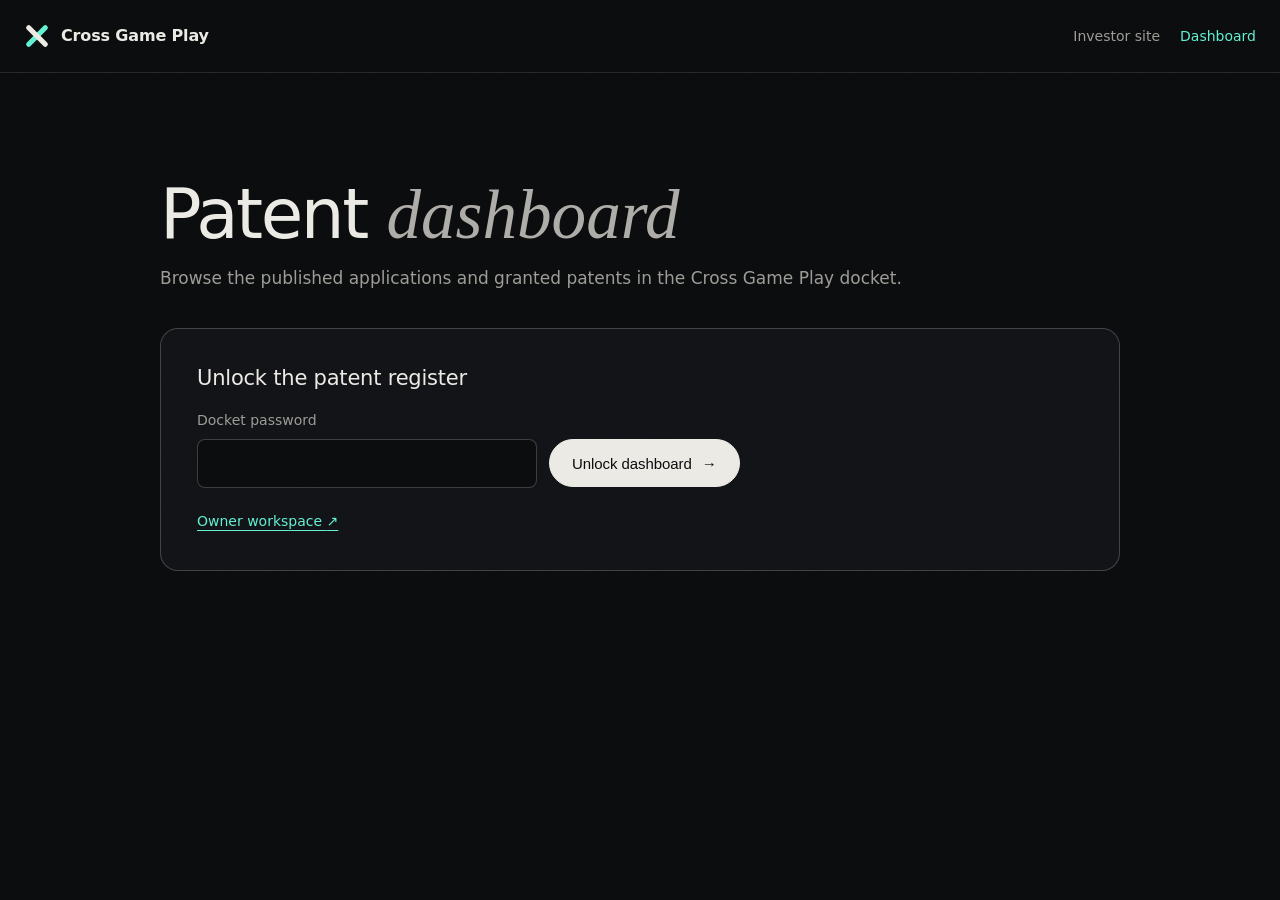
==== dashboard/index.html @ 8991bee6 "Add password-protected patent dashboard" ====
<!doctype html>
<html lang="en">
<head>
  <meta charset="utf-8">
  <meta name="viewport" content="width=device-width, initial-scale=1">
  <meta name="robots" content="noindex, nofollow">
  <meta name="referrer" content="no-referrer">
  <meta name="theme-color" content="#0B0C0E">
  <meta http-equiv="Content-Security-Policy" content="default-src 'none'; script-src 'self'; style-src 'self' https://fonts.googleapis.com; font-src https://fonts.gstatic.com; img-src data:; connect-src https://cross-game-patent-docket.buzmythic.chatgpt.site; form-action 'none'; base-uri 'none'; object-src 'none'">
  <title>Patent Dashboard — Cross Game Play</title>
  <link rel="stylesheet" href="https://fonts.googleapis.com/css2?family=Geist:wght@300..700&amp;family=Geist+Mono:wght@400;500&amp;family=Instrument+Serif:ital@1&amp;display=swap">
  <link rel="stylesheet" href="/styles.css">
  <link rel="stylesheet" href="/dashboard/dashboard.css">
  <script src="/dashboard/dashboard.js" defer></script>
</head>
<body>
  <a class="skip" href="#main">Skip to content</a>
  <header class="docket-header">
    <div class="wrap docket-header-inner">
      <a class="brand" href="/" aria-label="Cross Game Play home">
        <svg class="mark" viewBox="0 0 40 40" aria-hidden="true">
          <rect class="mark-a" x="16" y="-2" width="8" height="44" rx="4" transform="rotate(45 20 20)"/>
          <rect class="mark-b" x="16" y="-2" width="8" height="44" rx="4" transform="rotate(-45 20 20)"/>
        </svg>
        <span>Cross Game Play</span>
      </a>
      <nav aria-label="Dashboard navigation"><a href="/">Investor site</a><a href="/dashboard/" aria-current="page">Dashboard</a></nav>
    </div>
  </header>

  <main class="wrap docket-main" id="main">
    <div class="docket-intro">
      <h1 class="h2">Patent <em>dashboard</em></h1>
      <p>Browse the published applications and granted patents in the Cross Game Play docket.</p>
    </div>
    <section class="docket-panel" id="guest-lock" aria-labelledby="unlock-heading">
      <h2 id="unlock-heading" class="h3">Unlock the patent register</h2>
      <form id="unlock-form" hidden>
        <label for="password">Docket password</label>
        <div class="docket-controls">
          <input id="password" type="password" autocomplete="current-password" required maxlength="256">
          <button class="btn" type="submit">Unlock dashboard <span aria-hidden="true">→</span></button>
        </div>
        <p class="docket-error" id="unlock-error" role="alert" hidden></p>
      </form>
      <noscript><p>Enable JavaScript to unlock the patent register.</p></noscript>
      <a class="docket-owner" href="https://cross-game-patent-docket.buzmythic.chatgpt.site/">Owner workspace <span aria-hidden="true">↗</span></a>
    </section>

    <section class="docket-panel" id="guest-register" aria-labelledby="register-heading" hidden>
      <div class="docket-register-header">
        <h2 id="register-heading" class="h3" tabindex="-1">Published patent register</h2>
        <button class="btn btn-ghost btn-sm" id="lock-register" type="button">Lock dashboard</button>
      </div>
      <label for="filing-search">Search filings</label>
      <input id="filing-search" type="search" placeholder="Name, title or application number" autocomplete="off">
      <p class="docket-count mono" id="filing-count" role="status"></p>
      <ul class="docket-filings" id="filings"></ul>
    </section>
  </main>
</body>
</html>
---- styles.css ----
/* Cross Game Play — investor site
   Direction: "living patent filing" — editorial dark, mono metadata, one signal accent. */
:root{
  --ink:#0B0C0E; --ink-2:#111317; --ink-3:#171A1F;
  --paper:#ECEAE4; --muted:#9C9B95; --dim:#5E5E5A;
  --line:rgba(236,234,228,.12); --line-2:rgba(236,234,228,.22);
  --signal:#62F0D3; --signal-dim:rgba(98,240,211,.14);
  --seal:#E9B04B; --warn:#F2A65A; --deny:#FF6B5B;
  --sans:"Geist",ui-sans-serif,system-ui,-apple-system,"Segoe UI",sans-serif;
  --serif:"Instrument Serif",ui-serif,Georgia,serif;
  --mono:"Geist Mono",ui-monospace,"SFMono-Regular",Consolas,monospace;
  --wrap:min(1240px,calc(100vw - 48px));
  --ease:cubic-bezier(.2,.7,.1,1);
}
*,*::before,*::after{box-sizing:border-box}
html{scroll-behavior:smooth;-webkit-text-size-adjust:100%}
body{margin:0;background:var(--ink);color:var(--paper);font-family:var(--sans);font-size:17px;line-height:1.6;font-weight:350;-webkit-font-smoothing:antialiased;overflow-x:hidden}
img,svg{display:block;max-width:100%}
a{color:inherit}
em{font-family:var(--serif);font-style:italic;font-weight:400;letter-spacing:0}
p{margin:0 0 1em;text-wrap:pretty}
h1,h2,h3{margin:0;font-weight:500;text-wrap:balance}
.mono{font-family:var(--mono);font-size:12px;letter-spacing:.08em;text-transform:uppercase;font-weight:400}
.wrap{width:var(--wrap);margin-inline:auto}
:focus-visible{outline:2px solid var(--signal);outline-offset:3px;border-radius:4px}
.skip{position:absolute;left:-9999px;top:8px;z-index:100;background:var(--signal);color:var(--ink);padding:10px 14px;border-radius:6px;font-weight:600}
.skip:focus{left:12px}
::selection{background:var(--signal);color:var(--ink)}

/* grain */
body::after{content:"";position:fixed;inset:0;pointer-events:none;z-index:90;opacity:.05;mix-blend-mode:overlay;
  background-image:url("data:image/svg+xml,%3Csvg xmlns='http://www.w3.org/2000/svg' width='160' height='160'%3E%3Cfilter id='n'%3E%3CfeTurbulence type='fractalNoise' baseFrequency='.85' numOctaves='3' stitchTiles='stitch'/%3E%3C/filter%3E%3Crect width='100%25' height='100%25' filter='url(%23n)'/%3E%3C/svg%3E")}

.progress{position:fixed;top:0;left:0;right:0;height:2px;z-index:60}
.progress span{display:block;height:100%;width:100%;background:var(--signal);transform-origin:0 50%;transform:scaleX(0)}

/* ---------- type ---------- */
.display{font-size:clamp(52px,9.2vw,150px);line-height:.9;letter-spacing:-.045em;font-weight:500}
.display em{letter-spacing:-.02em;color:var(--signal)}
.h2{font-size:clamp(36px,5.4vw,80px);line-height:.98;letter-spacing:-.035em;max-width:16ch}
.h2 em{color:var(--paper);opacity:.72}
.h3{font-size:21px;line-height:1.25;letter-spacing:-.01em;margin-bottom:.5em}
.h3.big{font-size:clamp(24px,2.6vw,36px);letter-spacing:-.02em;line-height:1.12;max-width:26ch}
.fig{color:var(--signal);margin-bottom:22px;display:flex;align-items:center;gap:12px}
.fig::before{content:"";width:28px;height:1px;background:currentColor}
.note{color:var(--dim);margin-top:28px;font-size:11px;line-height:1.6;text-transform:none;letter-spacing:.02em}
.cite{color:var(--signal);text-decoration:none;font-family:var(--mono);font-size:.7em;vertical-align:super;margin-left:2px}
.cite:hover{text-decoration:underline}
.small{font-size:11px;color:var(--muted)}

/* ---------- buttons ---------- */
.btn{display:inline-flex;align-items:center;gap:10px;min-height:48px;padding:0 22px;border-radius:999px;background:var(--paper);color:var(--ink);text-decoration:none;font-weight:500;font-size:15px;letter-spacing:-.005em;border:1px solid var(--paper);transition:background .3s var(--ease),color .3s var(--ease),transform .3s var(--ease)}
.btn span{transition:transform .3s var(--ease)}
.btn:hover{background:var(--signal);border-color:var(--signal)}
.btn:hover span{transform:translateX(3px)}
.btn-ghost{background:transparent;color:var(--paper);border-color:var(--line-2)}
.btn-ghost:hover{background:transparent;color:var(--signal);border-color:var(--signal)}
.btn-sm{min-height:40px;padding:0 16px;font-size:14px}
.btn-lg{min-height:60px;padding:0 30px;font-size:17px}

/* ---------- nav ---------- */
.nav{position:fixed;top:0;left:0;right:0;z-index:50;display:flex;align-items:center;gap:28px;padding:16px max(24px,calc((100vw - 1240px)/2));transition:background .4s,border-color .4s,backdrop-filter .4s;border-bottom:1px solid transparent}
.nav.scrolled{background:rgba(11,12,14,.78);backdrop-filter:saturate(140%) blur(12px);-webkit-backdrop-filter:saturate(140%) blur(12px);border-color:var(--line)}
.brand{display:flex;align-items:center;gap:11px;text-decoration:none;font-weight:550;letter-spacing:-.01em;font-size:16px;margin-right:auto}
.mark{width:26px;height:26px;overflow:visible}
.mark-a{fill:var(--signal)}
.mark-b{fill:var(--paper)}
.brand:hover .mark{transform:rotate(90deg);transition:transform .6s var(--ease)}
.mark{transition:transform .6s var(--ease)}
.nav-links{display:flex;gap:4px;list-style:none;margin:0;padding:0}
.nav-links a{display:block;padding:10px 12px;text-decoration:none;font-size:14px;color:var(--muted);border-radius:8px;transition:color .2s}
.nav-links a:hover,.nav-links a.active{color:var(--paper)}
.nav-links a.active{color:var(--signal)}
.menu{display:none;width:44px;height:44px;border:1px solid var(--line-2);background:transparent;border-radius:50%;cursor:pointer;position:relative}
.menu span{position:absolute;left:13px;right:13px;height:1.5px;background:var(--paper);transition:transform .3s}
.menu span:first-child{top:17px}.menu span:last-child{top:25px}
.menu[aria-expanded="true"] span:first-child{transform:translateY(4px) rotate(45deg)}
.menu[aria-expanded="true"] span:last-child{transform:translateY(-4px) rotate(-45deg)}
.mobile-menu{position:fixed;inset:0;z-index:45;background:var(--ink);padding:110px 28px 40px;display:flex;flex-direction:column;gap:6px;overflow-y:auto}
.mobile-menu[hidden]{display:none}
.mobile-menu a{font-size:36px;letter-spacing:-.03em;text-decoration:none;padding:8px 0;border-bottom:1px solid var(--line)}

/* ---------- hero ---------- */
.hero{position:relative;min-height:100svh;display:flex;flex-direction:column;justify-content:flex-end;padding:120px 0 28px;overflow:hidden;isolation:isolate}
.hero::before{content:"";position:absolute;inset:0;z-index:-2;background:
  radial-gradient(60% 55% at 70% 45%,rgba(98,240,211,.09),transparent 70%),
  linear-gradient(var(--line) 1px,transparent 1px) 0 0/100% 80px;mask-image:linear-gradient(180deg,transparent,#000 30%,#000 70%,transparent)}
.hero-canvas{position:absolute;inset:0;width:100%;height:100%;z-index:-1}
.hero-grid{width:var(--wrap);margin:0 auto;display:grid;grid-template-columns:minmax(0,1.25fr) minmax(0,.75fr);gap:40px;align-items:end}
.eyebrow{display:inline-flex;align-items:center;gap:10px;color:var(--seal);margin-bottom:28px;padding:8px 12px;border:1px solid rgba(233,176,75,.35);border-radius:999px;background:rgba(233,176,75,.06)}
.dot{width:6px;height:6px;border-radius:50%;background:var(--seal);box-shadow:0 0 0 0 rgba(233,176,75,.6);animation:pulse 2.4s infinite}
@keyframes pulse{70%{box-shadow:0 0 0 8px rgba(233,176,75,0)}100%{box-shadow:0 0 0 0 rgba(233,176,75,0)}}
.hero h1 .line{display:block;overflow:hidden;padding-bottom:.06em}
.hero h1 .line>span{display:inline-block;transform:translateY(105%);animation:rise 1.1s var(--ease) forwards}
.hero h1 .line:nth-child(2)>span{animation-delay:.12s}
.hero h1 .line:nth-child(3)>span{animation-delay:.24s}
@keyframes rise{to{transform:none}}
.lede{max-width:52ch;color:#C9C7C0;font-size:18px;margin:30px 0 32px;opacity:0;animation:fade 1s .6s var(--ease) forwards}
.cta-row{display:flex;flex-wrap:wrap;gap:12px;opacity:0;animation:fade 1s .75s var(--ease) forwards}
@keyframes fade{from{opacity:0;transform:translateY(12px)}to{opacity:1;transform:none}}
.readout{justify-self:end;width:min(310px,100%);border:1px solid var(--line-2);border-radius:14px;background:rgba(11,12,14,.55);backdrop-filter:blur(6px);-webkit-backdrop-filter:blur(6px);padding:16px 18px;font-size:11px;opacity:0;animation:fade 1s 1s var(--ease) forwards}
.readout-head{display:flex;justify-content:space-between;align-items:center;color:var(--muted);padding-bottom:12px;border-bottom:1px solid var(--line);margin-bottom:6px}
.readout-head span:first-child::before{content:"";display:inline-block;width:6px;height:6px;border-radius:50%;background:var(--signal);margin-right:8px;animation:blink 1.4s steps(2) infinite}
@keyframes blink{50%{opacity:.2}}
.tag{border:1px solid var(--line-2);padding:2px 6px;border-radius:4px;font-size:9px}
.readout dl{margin:0}
.readout dl div{display:flex;justify-content:space-between;gap:12px;padding:7px 0;border-bottom:1px dashed var(--line)}
.readout dt{color:var(--dim)}
.readout dd{margin:0;color:var(--paper);text-align:right;transition:color .3s}
.readout dd.hold{color:var(--seal)}
.readout dd.ok{color:var(--signal)}
.readout dd.flip{animation:flip .5s var(--ease)}
@keyframes flip{0%{opacity:0;transform:translateY(-4px)}100%{opacity:1;transform:none}}
.readout-foot{margin:12px 0 0;color:var(--muted);text-transform:none;letter-spacing:.01em;font-family:var(--serif);font-style:italic;font-size:16px}
.hero-meta{width:var(--wrap);margin:56px auto 0;display:flex;gap:28px;color:var(--dim);border-top:1px solid var(--line);padding-top:16px;flex-wrap:wrap}
.scroll-cue{margin-left:auto;display:flex;align-items:center;gap:10px}
.scroll-cue i{width:1px;height:22px;background:linear-gradient(var(--signal),transparent);animation:cue 1.8s infinite}
@keyframes cue{0%{transform:scaleY(0);transform-origin:top}50%{transform:scaleY(1);transform-origin:top}51%{transform-origin:bottom}100%{transform:scaleY(0);transform-origin:bottom}}

/* ---------- sections ---------- */
.section{padding:clamp(100px,14vw,180px) 0;position:relative}
.reveal{opacity:0;transform:translateY(28px);transition:opacity 1s var(--ease),transform 1s var(--ease)}
.reveal.in{opacity:1;transform:none}

/* vision */
.vision .h2{max-width:14ch}
.gardens{position:relative;display:grid;grid-template-columns:repeat(3,1fr);gap:clamp(16px,5vw,90px);margin:70px 0 80px;padding:0}
.garden-rail{position:absolute;left:0;right:0;top:50%;height:1px;background:linear-gradient(90deg,transparent,var(--line-2) 10%,var(--line-2) 90%,transparent);transform:scaleX(0);transition:transform 1.4s .8s var(--ease)}
.gardens.in .garden-rail{transform:scaleX(1);background:linear-gradient(90deg,transparent,rgba(98,240,211,.6) 10%,rgba(98,240,211,.6) 90%,transparent)}
.garden-orb{position:absolute;top:50%;left:0;width:14px;height:14px;margin:-7px 0 0 -7px;border-radius:50%;background:var(--signal);box-shadow:0 0 0 6px rgba(98,240,211,.15),0 0 30px var(--signal);z-index:2;opacity:0}
.gardens.in .garden-orb{animation:orb 5s 2.2s var(--ease) infinite}
@keyframes orb{0%{left:16%;opacity:0}8%{opacity:1}45%{left:50%}55%{left:50%}92%{opacity:1}100%{left:84%;opacity:0}}
@keyframes draw{to{stroke-dashoffset:0}}
.garden{position:relative;aspect-ratio:16/10;z-index:1;border:1px solid var(--line-2);border-radius:18px;display:grid;place-items:center;background:
  repeating-linear-gradient(135deg,transparent 0 10px,rgba(236,234,228,.035) 10px 11px),var(--ink-2);transition:border-color 1s var(--ease),box-shadow 1s var(--ease);transition-delay:calc(1.4s + var(--i)*.2s)}
.garden span{position:absolute;top:14px;left:16px;color:var(--dim)}
.garden b{width:22%;aspect-ratio:1;border-radius:50%;border:1px solid var(--line-2);background:radial-gradient(circle at 35% 30%,rgba(236,234,228,.25),transparent 60%);transition:all 1s var(--ease);transition-delay:calc(1.4s + var(--i)*.2s)}
.garden i{position:absolute;bottom:14px;right:16px;font-style:normal;font-family:var(--mono);font-size:11px;letter-spacing:.08em;text-transform:uppercase;color:var(--deny);transition:color .6s;transition-delay:calc(1.4s + var(--i)*.2s)}
.gardens.in .garden{border-color:rgba(98,240,211,.5);box-shadow:0 0 60px -20px rgba(98,240,211,.4)}
.gardens.in .garden b{border-color:var(--signal);background:radial-gradient(circle at 35% 30%,rgba(98,240,211,.6),rgba(98,240,211,.05) 65%)}
.gardens.in .garden i{color:var(--signal)}
.gardens.in .garden i::after{content:" → Portable"}
.gardens.in .garden i{font-size:0}
.gardens.in .garden i::after{font-size:11px}
.cols{display:grid;grid-template-columns:repeat(3,1fr);gap:40px;border-top:1px solid var(--line);padding-top:40px}
.cols p{color:var(--muted)}
.cols>div:nth-child(2){transition-delay:.1s}.cols>div:nth-child(3){transition-delay:.2s}
.vision-statement{margin:120px 0 0;padding:0;max-width:1000px}
.statement{font-family:var(--serif);font-size:clamp(30px,3.8vw,54px);line-height:1.1;letter-spacing:-.015em}

/* ---------- system (sticky) ---------- */
.system{height:520vh;position:relative}
.stack-sec{height:320vh;position:relative}
.moat{height:420vh;position:relative}
.sticky{position:sticky;top:0;height:100vh;height:100svh;display:flex;align-items:center;overflow:hidden}
.system-grid{display:grid;grid-template-columns:minmax(0,.8fr) minmax(0,1.2fr);gap:60px;align-items:center}
.system .h2{font-size:clamp(34px,4.2vw,62px);margin-bottom:34px}
.steps{list-style:none;margin:0;padding:0;counter-reset:s}
.steps li{display:flex;gap:18px;padding:14px 0;border-top:1px solid var(--line);opacity:.32;transition:opacity .5s var(--ease)}
.steps li span{color:var(--dim);padding-top:3px;transition:color .4s}
.steps li b{display:block;font-weight:500;font-size:18px;letter-spacing:-.01em}
.steps li p{margin:0;max-height:0;overflow:hidden;color:var(--muted);font-size:15px;transition:max-height .6s var(--ease),margin .6s var(--ease)}
.steps li.on{opacity:1}
.steps li.on span{color:var(--signal)}
.steps li.on p{max-height:90px;margin-top:6px}
.steps li.done{opacity:.6}
.diagram{margin:0;border:1px solid var(--line);border-radius:18px;background:var(--ink-2);padding:16px;position:relative}
.arch{width:100%;height:auto}
.gridline{stroke:rgba(236,234,228,.05);stroke-width:1}
.link{fill:none;stroke:var(--line-2);stroke-width:1.5;transition:stroke .4s}
.link.ret{stroke-dasharray:4 6}
.link.hot{stroke:var(--signal)}
.node rect,.node ellipse,.node path{fill:var(--ink-3);stroke:var(--line-2);stroke-width:1.5;transition:fill .4s,stroke .4s}
.node .inner{fill:none}
.node text{fill:var(--muted);font-family:var(--sans);font-size:16px;font-weight:500;transition:fill .4s}
.node text.sub{font-family:var(--mono);font-size:10px;letter-spacing:.1em;fill:var(--dim)}
.node.hot rect,.node.hot ellipse,.node.hot path{stroke:var(--signal);fill:rgba(98,240,211,.08)}
.node.hot .inner{fill:none}
.node.hot text{fill:var(--paper)}
.node.hot text.sub{fill:var(--signal)}
.ret-label{fill:var(--dim);font-family:var(--mono);font-size:11px;letter-spacing:.08em;text-transform:uppercase;opacity:0;transition:opacity .4s}
.ret-label.hot{opacity:1;fill:var(--signal)}
.packets circle{fill:var(--signal);filter:drop-shadow(0 0 6px var(--signal))}
.diagram figcaption{display:flex;justify-content:space-between;gap:12px;color:var(--dim);padding:10px 6px 2px;font-size:11px}
.step-count{color:var(--signal)}

/* ---------- trust stack ---------- */
.stack-grid{display:grid;grid-template-columns:minmax(0,1fr) minmax(0,1fr);gap:60px;align-items:center}
.stack-copy .h2{font-size:clamp(34px,4.2vw,62px);margin-bottom:28px;max-width:15ch}
.stack-copy>p{color:var(--muted);max-width:48ch}
.outcomes{min-width:0;max-width:100%;margin-top:34px;display:flex;align-items:center;gap:16px;border:1px solid var(--line);border-radius:999px;padding:6px 6px 6px 18px;overflow:hidden}
.outcomes .lbl{color:var(--dim);white-space:nowrap}
.ticker{overflow:hidden;flex:1;min-width:0;mask-image:linear-gradient(90deg,transparent,#000 12%,#000 88%,transparent)}
.ticker-track{display:flex;gap:10px;width:max-content;animation:tick 16s linear infinite}
.ticker-track span{padding:7px 12px;border-radius:999px;background:var(--ink-3);color:var(--muted)}
.ticker-track .ok{color:var(--signal)}.ticker-track .warn{color:var(--warn)}.ticker-track .deny{color:var(--deny)}
@keyframes tick{to{transform:translateX(-50%)}}
.stack{position:relative;height:min(560px,70vh);perspective:1400px;display:grid;place-items:center}
.slab{position:absolute;width:min(440px,90%);height:120px;transform-style:preserve-3d;
  --sep:0;transform:translateY(calc((2 - var(--l)) * (14px + var(--sep) * 74px))) rotateX(54deg) rotateZ(-16deg);transition:transform .2s linear}
.slab-face{position:absolute;inset:0;border-radius:16px;border:1px solid var(--line-2);background:linear-gradient(135deg,rgba(23,26,31,.96),rgba(17,19,23,.92));display:grid;grid-template-columns:1fr auto;grid-template-rows:auto 1fr;padding:16px 20px;box-shadow:0 30px 60px -30px rgba(0,0,0,.8);transition:border-color .4s,background .4s}
.slab .q{font-family:var(--serif);font-style:italic;font-size:22px;line-height:1.1;grid-column:1}
.slab .name{grid-column:1;align-self:end;font-family:var(--mono);font-size:11px;letter-spacing:.08em;text-transform:uppercase;color:var(--muted)}
.slab .st{grid-column:2;grid-row:1/3;align-self:start;padding:4px 8px;border-radius:4px;font-size:10px;border:1px solid}
.st.granted{color:var(--seal);border-color:rgba(233,176,75,.5)}
.st.pub{color:var(--signal);border-color:rgba(98,240,211,.45)}
.st.filed{color:var(--paper);border-color:var(--line-2)}
.slab.base .slab-face{border-color:rgba(233,176,75,.55);background:linear-gradient(135deg,rgba(40,33,20,.96),rgba(20,18,14,.94))}
.slab.lit .slab-face{border-color:var(--signal)}

/* ---------- portfolio ---------- */
.portfolio-head{display:flex;justify-content:space-between;align-items:end;gap:40px;flex-wrap:wrap;margin-bottom:60px}
.tally{display:grid;grid-template-columns:repeat(5,auto);gap:0;border:1px solid var(--line);border-radius:14px;overflow:hidden}
.tally div{padding:14px 20px;border-left:1px solid var(--line);display:flex;flex-direction:column;gap:2px}
.tally div:first-child{border-left:0}
.tally b{font-family:var(--sans);font-size:34px;font-weight:450;letter-spacing:-.03em;text-transform:none;color:var(--paper)}
.tally div:first-child b{color:var(--seal)}
.tally span{color:var(--dim);font-size:10px}
.grant-note{color:var(--paper);opacity:.72;font-size:11px;line-height:1.6;letter-spacing:.02em;text-transform:none;max-width:64ch;margin:-44px 0 48px}
.announce{margin-top:18px;max-width:46ch;font-size:15px;line-height:1.55;color:var(--paper)}
.announce .mono{color:var(--seal);font-size:11px;letter-spacing:.1em;text-transform:uppercase;margin-right:8px}
.announce a{color:var(--seal);text-underline-offset:3px}
.spotlight{display:grid;grid-template-columns:auto 1fr;gap:clamp(30px,5vw,70px);align-items:center;padding:clamp(28px,4vw,56px);border:1px solid rgba(233,176,75,.3);border-radius:22px;background:
  radial-gradient(80% 120% at 0% 0%,rgba(233,176,75,.08),transparent 60%),var(--ink-2);margin-bottom:60px}
.seal{position:relative;width:clamp(150px,18vw,220px);aspect-ratio:1}
.seal svg{width:100%;height:100%;animation:spin 40s linear infinite}
.seal text{fill:var(--seal);font-family:var(--mono);font-size:10.5px}
.seal::before{content:"";position:absolute;inset:22%;border-radius:50%;border:1px solid rgba(233,176,75,.5);background:radial-gradient(circle at 35% 30%,rgba(233,176,75,.25),rgba(233,176,75,.02) 70%)}
.seal-core{position:absolute;inset:0;display:grid;place-items:center;font-family:var(--serif);font-style:italic;font-size:clamp(36px,4vw,54px);color:var(--seal)}
@keyframes spin{to{transform:rotate(360deg)}}
.kicker{color:var(--seal);margin-bottom:14px}
.claim{font-family:var(--serif);font-size:clamp(19px,1.7vw,24px);line-height:1.35;color:#D6D3CB;margin:22px 0 26px;max-width:60ch}
.claim .mono{font-size:11px;color:var(--dim);display:block;margin-bottom:6px;font-family:var(--mono)}
.claim mark{background:linear-gradient(transparent 62%,rgba(98,240,211,.28) 62%) no-repeat;background-size:0% 100%;color:inherit;transition:background-size 1.6s .5s var(--ease)}
.spotlight.in .claim mark{background-size:100% 100%}
.facts{display:grid;grid-template-columns:repeat(4,auto);justify-content:start;gap:0;margin:0}
.facts div{padding-right:28px;margin-right:28px;border-right:1px solid var(--line)}
.facts div:last-child{border:0}
.facts dt{color:var(--dim);font-size:10px}
.facts dd{margin:4px 0 0;font-size:18px;color:var(--paper);font-family:var(--sans);text-transform:none;letter-spacing:-.01em}
.tree{margin:0 0 50px;border:1px solid var(--line);border-radius:18px;padding:clamp(14px,2vw,28px);background:var(--ink-2)}
.tree-svg{width:100%;height:auto}
.tl{fill:none;stroke:var(--line-2);stroke-width:1.5;stroke-dasharray:900;stroke-dashoffset:900}
.tree.in .tl{animation:draw 1.8s .3s var(--ease) forwards}
.tn rect{fill:var(--ink-3);stroke:var(--line-2);stroke-width:1.5}
.tn text{fill:var(--paper);font-family:var(--sans);font-size:17px;font-weight:500}
.tn text.s{fill:var(--dim);font-family:var(--mono);font-size:12px;font-weight:400;letter-spacing:.05em}
.tn.granted rect{stroke:var(--seal);fill:rgba(233,176,75,.1)}
.tn.granted text{fill:var(--seal);font-family:var(--mono);font-size:16px}
.tn.pub rect{stroke:rgba(98,240,211,.55)}
.tn{opacity:0;transition:opacity .8s var(--ease)}
.tree.in .tn{opacity:1}
.tree.in .tn:nth-of-type(2){transition-delay:.6s}.tree.in .tn:nth-of-type(3){transition-delay:.7s}.tree.in .tn:nth-of-type(4){transition-delay:.8s}.tree.in .tn:nth-of-type(5){transition-delay:.9s}.tree.in .tn:nth-of-type(6){transition-delay:1s}.tree.in .tn:nth-of-type(7){transition-delay:1.3s}
.filters{display:flex;flex-wrap:wrap;gap:8px;margin-bottom:18px}
.chip{min-height:44px;padding:0 16px;border-radius:999px;border:1px solid var(--line-2);background:transparent;color:var(--muted);font-family:var(--mono);font-size:12px;letter-spacing:.06em;text-transform:uppercase;cursor:pointer;transition:all .25s}
.chip span{color:var(--dim);margin-left:6px}
.chip:hover{color:var(--paper);border-color:var(--paper)}
.chip.is-on{background:var(--paper);color:var(--ink);border-color:var(--paper)}
.chip.is-on span{color:var(--ink);opacity:.6}
.ledger{list-style:none;margin:0;padding:0;border-top:1px solid var(--line)}
.ledger li{display:grid;grid-template-columns:100px 1fr 290px 110px;gap:24px;align-items:baseline;padding:20px 4px;border-bottom:1px solid var(--line);transition:background .25s,opacity .4s var(--ease),transform .4s var(--ease)}
.ledger li:hover{background:rgba(236,234,228,.025)}
.ledger li.enter{opacity:0;transform:translateY(10px)}
.ledger .m{font-family:var(--mono);font-size:12px;color:var(--dim);letter-spacing:.06em}
.ledger .t b{display:block;font-weight:500;font-size:17px;letter-spacing:-.01em;line-height:1.3}
.ledger .t span{display:block;color:var(--muted);font-size:14px;margin-top:4px}
.ledger .num{font-family:var(--mono);font-size:12px;color:var(--paper);letter-spacing:.03em}
.ledger .num a{color:var(--paper);text-decoration:none;border-bottom:1px solid var(--line-2)}
.ledger .num a:hover{color:var(--signal);border-color:var(--signal)}
.ledger .num small{display:block;color:var(--dim);font-size:11px;margin-top:3px}
.badge{justify-self:end;font-family:var(--mono);font-size:10px;letter-spacing:.08em;text-transform:uppercase;padding:5px 9px;border-radius:4px;border:1px solid}
.badge.granted{color:var(--seal);border-color:rgba(233,176,75,.5)}
.badge.allowed{color:var(--seal);border-color:rgba(233,176,75,.5);border-style:dashed}
.badge.pub{color:var(--signal);border-color:rgba(98,240,211,.45)}
.badge.filed{color:var(--paper);border-color:var(--line-2)}
.pipeline{margin-top:50px;padding:28px 30px;border:1px dashed var(--line-2);border-radius:16px;display:grid;grid-template-columns:200px 1fr;gap:20px;align-items:baseline}
.pipeline .fig{margin:0}
.pipeline p:last-child{margin:0;color:var(--muted);max-width:70ch}

/* ---------- market ---------- */
.market-figure{display:grid;grid-template-columns:auto 1fr;gap:clamp(30px,6vw,90px);align-items:end;margin:60px 0 90px;padding-bottom:50px;border-bottom:1px solid var(--line)}
.mf-num{display:flex;flex-direction:column;gap:8px}
.mf-num .mono{color:var(--dim);font-size:11px}
.mf-num b{font-size:clamp(70px,10vw,150px);font-weight:400;letter-spacing:-.05em;line-height:.85;color:var(--paper)}
.mf-text{color:#C9C7C0;font-size:19px;max-width:52ch;margin:0}
.timeline{list-style:none;margin:0;padding:0;display:grid;grid-template-columns:repeat(4,1fr);position:relative}
.timeline::before{content:"";position:absolute;left:0;right:0;top:7px;height:1px;background:var(--line-2)}
.timeline li{position:relative;padding:36px 28px 0 0}
.timeline li::before{content:"";position:absolute;top:0;left:0;width:15px;height:15px;border-radius:50%;background:var(--ink);border:1.5px solid var(--muted)}
.timeline li.us::before{border-color:var(--seal);background:var(--seal);box-shadow:0 0 0 6px rgba(233,176,75,.12)}
.timeline li:nth-child(2){transition-delay:.12s}.timeline li:nth-child(3){transition-delay:.24s}.timeline li:nth-child(4){transition-delay:.36s}
.timeline time{color:var(--signal);display:block;margin-bottom:10px}
.timeline li.us time{color:var(--seal)}
.timeline h3{font-size:20px;letter-spacing:-.015em;line-height:1.2;margin-bottom:10px}
.timeline p{color:var(--muted);font-size:15px}

/* ---------- moat ---------- */
.moat-grid{display:grid;grid-template-columns:minmax(0,.9fr) minmax(0,1.1fr);gap:60px;align-items:center}
.moat .h2{font-size:clamp(38px,5vw,74px);margin-bottom:28px;max-width:12ch}
.moat .h2 em{color:var(--signal);opacity:1}
.moat-copy>p{color:var(--muted);max-width:44ch}
.pull{font-size:clamp(22px,2.2vw,30px)!important;color:var(--paper)!important;line-height:1.2;letter-spacing:-.02em;margin-top:30px;padding-top:24px;border-top:1px solid var(--line)}
.pull em{color:var(--signal)}
.erosion{position:relative;min-height:520px}
.moats{list-style:none;margin:0;padding:0;transition:opacity .8s var(--ease)}
.erosion.done .moats{opacity:.08}
.moats li{display:flex;align-items:baseline;justify-content:space-between;gap:20px;border-bottom:1px solid var(--line);padding:6px 0}
.moats .w{font-size:clamp(46px,6.4vw,96px);letter-spacing:-.045em;line-height:1.02;font-weight:500;display:inline-flex}
.moats .w span{display:inline-block;will-change:transform,opacity,filter}
.moats .why{color:var(--dim);text-align:right;transition:color .3s,opacity .5s}
.moats li.gone .why{color:var(--deny)}
.moats li.gone .why::before{content:"✕ "}
.remains{position:absolute;left:0;right:0;top:50%;margin-top:-170px;padding:30px;border:1px solid rgba(233,176,75,.45);border-radius:20px;background:radial-gradient(90% 120% at 100% 0%,rgba(233,176,75,.12),transparent 60%),var(--ink-2);opacity:0;transform:translateY(30px) scale(.98);transition:opacity .8s var(--ease),transform .8s var(--ease);pointer-events:none}
.remains.on{opacity:1;transform:none;pointer-events:auto}
.remains .mono{color:var(--seal)}
.remains-title{font-size:clamp(34px,4vw,56px);letter-spacing:-.035em;line-height:1;margin:10px 0 18px!important}
.remains-quote{font-family:var(--serif);font-size:20px;line-height:1.35;color:#D6D3CB}
.remains .src{color:var(--dim)!important;font-size:10px;margin-bottom:18px}
.remains-facts{display:flex;gap:40px;margin:0;border-top:1px solid var(--line);padding-top:14px}
.remains-facts dt{color:var(--dim);font-size:10px}
.remains-facts dd{margin:4px 0 0;font-size:22px;color:var(--seal);font-family:var(--sans);letter-spacing:-.01em}
.moat-after{padding-top:60px}
.moat-after-grid{display:grid;grid-template-columns:1.2fr .8fr;gap:60px;align-items:end;border-top:1px solid var(--line);padding-top:60px}
.big-quote{font-family:var(--serif);font-size:clamp(34px,4.4vw,64px);line-height:1.04;letter-spacing:-.015em;margin:0}
.big-quote em{color:var(--signal)}
.moat-after-grid div p{color:var(--muted);margin:0}

/* ---------- AI ---------- */
.ai{border-top:1px solid var(--line);background:radial-gradient(50% 40% at 85% 10%,rgba(98,240,211,.06),transparent 70%)}
.ai-head{display:grid;grid-template-columns:minmax(0,1.1fr) minmax(0,.9fr);gap:60px;align-items:end;margin-bottom:70px}
.ai-head .h2{max-width:15ch}
.ai-intro{color:#C9C7C0;font-size:18px;margin:0;max-width:54ch}
.recon{margin:0 0 100px;border:1px solid var(--line-2);border-radius:22px;background:var(--ink-2);padding:clamp(20px,3vw,36px);position:relative;overflow:hidden}
.recon::before{content:"";position:absolute;inset:0;background:linear-gradient(var(--line) 1px,transparent 1px) 0 0/100% 40px;opacity:.35;pointer-events:none;mask-image:radial-gradient(80% 80% at 50% 50%,#000,transparent)}
.recon-top{position:relative;display:flex;justify-content:space-between;align-items:center;gap:20px;flex-wrap:wrap;margin-bottom:30px}
.recon-label{color:var(--dim);margin:0}
.recon-toggle{display:inline-flex;border:1px solid var(--line-2);border-radius:999px;padding:4px;gap:4px}
.recon-toggle button{min-height:40px;padding:0 16px;border-radius:999px;border:0;background:transparent;color:var(--muted);font-family:var(--mono);font-size:11px;letter-spacing:.08em;text-transform:uppercase;cursor:pointer;transition:background .3s,color .3s}
.recon-toggle button:hover{color:var(--paper)}
.recon-toggle button[aria-checked="true"]{background:var(--paper);color:var(--ink)}
.recon-toggle button[data-mode="laundered"][aria-checked="true"]{background:var(--warn)}
.recon-stage{position:relative;display:grid;grid-template-columns:minmax(0,1fr) 90px minmax(0,1fr) 90px minmax(0,1.15fr);align-items:start;gap:0 10px}
.recon-col p{color:var(--muted);font-size:14px;margin:14px 0 0;max-width:30ch}
.step-n{color:var(--signal);display:block;margin-bottom:12px;font-size:11px}
.recon-art{aspect-ratio:1;border:1px solid var(--line);border-radius:16px;background:radial-gradient(circle at 50% 40%,rgba(236,234,228,.05),transparent 70%),var(--ink-3);display:grid;place-items:center;position:relative}
.recon-art canvas{width:86%;height:86%}
.recon-art.out::after{content:"PROVENANCE ✓";position:absolute;top:10px;right:10px;font-family:var(--mono);font-size:9px;letter-spacing:.1em;color:var(--signal);border:1px solid rgba(98,240,211,.5);padding:3px 6px;border-radius:4px;transition:opacity .4s}
.recon.laundered .recon-art.out::after{content:"NO PROVENANCE";color:var(--warn);border-color:rgba(242,166,90,.5)}
.recon-arrow{align-self:center;display:flex;flex-direction:column;align-items:center;gap:8px;margin-top:-30px}
.recon-arrow span{color:var(--dim);font-size:9px;white-space:nowrap}
.recon-arrow i{display:block;width:100%;height:1px;background:linear-gradient(90deg,var(--line-2),var(--signal));position:relative;overflow:hidden}
.recon-arrow i::after{content:"";position:absolute;top:-2px;left:-20%;width:20%;height:5px;border-radius:3px;background:var(--signal);box-shadow:0 0 10px var(--signal);animation:travel 2.2s linear infinite}
@keyframes travel{to{left:100%}}
.receipt{margin:0;border:1px solid var(--line-2);border-radius:14px;padding:6px 16px;font-size:11px;background:rgba(11,12,14,.5)}
.receipt div{display:flex;justify-content:space-between;gap:10px;padding:11px 0;border-bottom:1px dashed var(--line)}
.receipt div:last-child{border:0}
.receipt dt{color:var(--dim)}
.receipt dd{margin:0;color:var(--signal)}
.receipt dd.bad{color:var(--warn)}
.receipt dd.flip{animation:flip .45s var(--ease)}
.verdict{max-width:none!important;margin:16px 0 0;display:flex;align-items:center;justify-content:center;min-height:64px;border-radius:14px;border:1px solid rgba(98,240,211,.5);background:rgba(98,240,211,.08);color:var(--signal);font-size:20px;letter-spacing:.18em;transition:all .4s var(--ease)}
.recon.laundered .verdict{border-color:rgba(242,166,90,.55);background:rgba(242,166,90,.08);color:var(--warn)}
.verdict.pop span{animation:pop .5s var(--ease)}
@keyframes pop{0%{opacity:0;transform:scale(.9)}100%{opacity:1;transform:none}}
.recon-cap{position:relative;margin-top:30px;color:var(--muted);font-size:15px;max-width:80ch}
.recon-cap b{color:var(--paper);font-weight:500}
.ai-map-label{color:var(--dim);margin:0 0 18px}
.ai-rows{list-style:none;margin:0;padding:0;border-top:1px solid var(--line)}
.ai-rows li{display:grid;grid-template-columns:70px minmax(0,1fr) minmax(0,380px);gap:30px;align-items:center;padding:28px 0;border-bottom:1px solid var(--line);position:relative}
.ai-rows li::before{content:"";position:absolute;left:0;top:-1px;height:1px;width:100%;background:var(--signal);transform:scaleX(0);transform-origin:0;transition:transform .6s var(--ease)}
.ai-rows li:hover::before{transform:scaleX(1)}
.ai-rows li:nth-child(2){transition-delay:.06s}.ai-rows li:nth-child(3){transition-delay:.12s}.ai-rows li:nth-child(4){transition-delay:.18s}.ai-rows li:nth-child(5){transition-delay:.24s}.ai-rows li:nth-child(6){transition-delay:.3s}
.ai-n{color:var(--signal);font-size:13px}
.ai-shift h3{font-size:clamp(24px,2.4vw,34px);letter-spacing:-.03em;line-height:1.05;margin-bottom:8px}
.ai-shift p{color:var(--muted);margin:0;max-width:52ch;font-size:15px}
.ai-cover{border:1px solid var(--line-2);border-radius:14px;padding:14px 18px;display:flex;flex-direction:column;gap:6px;background:var(--ink-2);transition:border-color .3s}
.ai-rows li:hover .ai-cover{border-color:rgba(98,240,211,.5)}
.ai-cover span{color:var(--paper);font-size:10px;opacity:.75}
.ai-cover b{font-weight:500;font-size:16px;line-height:1.3;letter-spacing:-.01em}
.ai-cover.granted{border-color:rgba(233,176,75,.55);background:radial-gradient(120% 140% at 0% 0%,rgba(233,176,75,.1),transparent 60%),var(--ink-2)}
.ai-cover.granted span{color:var(--seal);opacity:1}
.granted-row .ai-n{color:var(--seal)}
.ai-rows li.granted-row:hover .ai-cover{border-color:var(--seal)}
.ai-cover.pending{border-style:dashed;background:transparent}
.ai-cover.pending span{color:var(--seal);opacity:1}
.ai-cover.pending b{color:var(--muted)}
@media (max-width:900px){
  .ai-head{grid-template-columns:minmax(0,1fr);gap:24px;margin-bottom:46px}
  .recon-stage{grid-template-columns:minmax(0,1fr) minmax(0,1fr);gap:18px 14px}
  .recon-arrow{display:none}
  .gate-col{grid-column:1/-1}
  .ai-rows li{grid-template-columns:44px minmax(0,1fr);gap:14px 16px;align-items:start}
  .ai-n{padding-top:8px}
  .ai-cover{grid-column:2}
}
@media (max-width:560px){
  .recon-toggle{width:100%}
  .recon-toggle button{flex:1;padding:0 8px;font-size:10px}
  .recon-col p{font-size:13px}
}

/* ---------- value ---------- */
.lanes{list-style:none;margin:60px 0 0;padding:0;border-top:1px solid var(--line)}
.lanes li{display:grid;grid-template-columns:90px 1fr auto;gap:30px;align-items:center;padding:34px 0;border-bottom:1px solid var(--line);position:relative;overflow:hidden}
.lanes li::after{content:"";position:absolute;left:0;bottom:-1px;height:1px;width:100%;background:var(--signal);transform:scaleX(0);transform-origin:0;transition:transform 1.2s var(--ease)}
.lanes li.in::after{transform:scaleX(1)}
.lanes li:nth-child(2){transition-delay:.1s}.lanes li:nth-child(2)::after{transition-delay:.3s}
.lanes li:nth-child(3){transition-delay:.2s}.lanes li:nth-child(3)::after{transition-delay:.5s}
.lanes .n{font-size:14px;color:var(--signal);width:56px;height:56px;border:1px solid rgba(98,240,211,.4);border-radius:50%;display:grid;place-items:center}
.lanes h3{font-size:clamp(30px,3.4vw,48px);letter-spacing:-.035em;line-height:1;margin-bottom:10px}
.lanes p{color:var(--muted);margin:0;max-width:60ch}
.lane-tag{color:var(--dim);border:1px solid var(--line-2);padding:6px 10px;border-radius:4px;font-size:10px;white-space:nowrap}
.lanes li:first-child .lane-tag{color:var(--signal);border-color:rgba(98,240,211,.45)}

/* ---------- access ---------- */
.access{padding:clamp(110px,14vw,200px) 0;border-top:1px solid var(--line);position:relative;overflow:hidden;background:radial-gradient(60% 80% at 15% 100%,rgba(98,240,211,.1),transparent 70%)}
.access-grid{display:grid;grid-template-columns:1.05fr .95fr;gap:60px;align-items:start}
.access-title{font-size:clamp(48px,7.4vw,118px)}
.access-side p{color:#C9C7C0;max-width:40ch}
.access-side .btn{margin:10px 0 18px}

/* ---------- contact form ---------- */
.contact{display:grid;gap:14px;margin-top:22px}
.field-row{display:grid;grid-template-columns:minmax(0,1fr) minmax(0,1fr);gap:14px}
.field{display:flex;flex-direction:column;gap:7px}
.field .mono{font-size:10px;color:var(--muted)}
.field input,.field select,.field textarea{width:100%;min-height:48px;padding:12px 14px;border-radius:12px;border:1px solid var(--line-2);background:rgba(11,12,14,.6);color:var(--paper);font:inherit;font-size:15px;transition:border-color .2s,background .2s}
.field textarea{resize:vertical;min-height:110px;line-height:1.5}
.field select{appearance:none;background-image:linear-gradient(45deg,transparent 50%,var(--muted) 50%),linear-gradient(135deg,var(--muted) 50%,transparent 50%);background-position:calc(100% - 20px) 21px,calc(100% - 15px) 21px;background-size:5px 5px;background-repeat:no-repeat}
.field select option{background:var(--ink-2);color:var(--paper)}
.field input:focus,.field select:focus,.field textarea:focus{outline:none;border-color:var(--signal);background:rgba(98,240,211,.04)}
.field input[aria-invalid="true"],.field textarea[aria-invalid="true"]{border-color:var(--deny)}
.contact .btn{justify-self:start;margin-top:4px;cursor:pointer}
.contact .btn[disabled]{opacity:.6;cursor:progress}
.hp{position:absolute!important;left:-10000px;width:1px;height:1px;overflow:hidden}
.form-status{min-height:1.4em;margin:0;text-transform:none;letter-spacing:.01em;font-size:13px;color:var(--muted)}
.form-status.ok{color:var(--signal)}
.form-status.err{color:var(--deny)}
@media (max-width:560px){.field-row{grid-template-columns:minmax(0,1fr)}.contact .btn{width:100%;justify-content:center}}

/* ---------- footer ---------- */
.footer{border-top:1px solid var(--line);padding:60px 0 40px;color:var(--muted)}
.foot-top{display:grid;grid-template-columns:auto 1fr;gap:60px;margin-bottom:40px}
.foot-top .brand{align-self:start}
.sources{list-style:none;margin:0;padding:0;text-transform:none;letter-spacing:.01em;font-size:12px;line-height:1.7;color:var(--dim)}
.sources a{color:var(--muted)}
.sources li:target{color:var(--signal)}
.disclosures{border-top:1px solid var(--line);padding-top:24px;font-size:13px;line-height:1.65;color:var(--dim);max-width:110ch}
.disclosures b{color:var(--muted);font-weight:500}

/* ---------- responsive ---------- */
@media (max-width:1080px){
  .nav-links{display:none}
  .menu{display:block}
  .nav .btn-sm{display:none}
  .ledger li{grid-template-columns:90px 1fr 120px;}
  .ledger .num{grid-column:2;grid-row:2}
  .ledger .badge{grid-column:3;grid-row:1}
}
@media (max-width:900px){
  body{font-size:16px}
  .hero{padding-top:calc(112px + 36vh)}
  .hero-grid{grid-template-columns:minmax(0,1fr);gap:28px}
  .readout{justify-self:start;width:100%;max-width:420px}
  .cols{grid-template-columns:1fr;gap:28px}
  .gardens{gap:14px;margin:50px 0 60px}
  .system,.stack-sec,.moat{height:auto}
  .sticky{position:relative;height:auto;min-height:0;padding:100px 0;overflow:visible}
  .system-grid,.stack-grid,.moat-grid{grid-template-columns:minmax(0,1fr);gap:40px}
  .steps li{opacity:1}
  .steps li p{max-height:none;margin-top:6px}
  .steps li span{color:var(--signal)}
  .stack{height:520px}
  .erosion{min-height:0}
  .remains{position:relative;top:auto;margin-top:30px}
  .erosion.done .moats{opacity:.4}
  .spotlight{grid-template-columns:1fr}
  .facts{grid-template-columns:repeat(2,auto);row-gap:16px}
  .facts div:nth-child(2){border:0}
  .tree{overflow-x:auto}
  .tree-svg{min-width:760px}
  .market-figure{grid-template-columns:1fr}
  .timeline{grid-template-columns:1fr;gap:0}
  .timeline::before{left:7px;right:auto;top:0;bottom:0;width:1px;height:auto}
  .timeline li{padding:0 0 34px 40px}
  .moat-after-grid,.access-grid,.foot-top{grid-template-columns:minmax(0,1fr);gap:30px}
  .lanes li{grid-template-columns:56px 1fr;gap:20px}
  .lane-tag{grid-column:2;justify-self:start}
  .pipeline{grid-template-columns:1fr}
  .tally{grid-template-columns:repeat(3,1fr);width:100%}
  .tally div:nth-child(4){border-left:0}
  .tally div:nth-child(n+4){border-top:1px solid var(--line)}
}
@media (max-width:560px){
  :root{--wrap:calc(100vw - 36px)}
  .hero-meta span:not(.scroll-cue){display:none}
  .ledger li{grid-template-columns:1fr auto;gap:8px 16px}
  .ledger .m{grid-column:1;grid-row:1}
  .ledger .badge{grid-column:2;grid-row:1}
  .ledger .t{grid-column:1/-1;grid-row:2}
  .ledger .num{grid-column:1/-1;grid-row:3}
  .moats .w{font-size:48px}
  .moats li{flex-direction:column;align-items:flex-start;gap:0}
  .moats .why{text-align:left}
  .slab .q{font-size:18px}
  .stack{height:460px}
  .outcomes .lbl{display:none}
  .garden{aspect-ratio:1/1;border-radius:12px}
  .garden span{display:none}
  .garden i{left:0;right:0;text-align:center;bottom:10px}
  .gardens.in .garden i::after{content:"Portable";font-size:10px}
}

/* ---------- reduced motion ---------- */
@media (prefers-reduced-motion:reduce){
  html{scroll-behavior:auto}
  *,*::before,*::after{animation-duration:.001ms!important;animation-iteration-count:1!important;transition-duration:.001ms!important}
  .reveal{opacity:1;transform:none}
  .hero h1 .line>span{transform:none}
  .lede,.cta-row,.readout{opacity:1}
  .ticker-track{animation:none}
  .seal svg{animation:none}
}
---- dashboard/dashboard.css ----
.docket-header{border-bottom:1px solid var(--line)}
.docket-header-inner{display:flex;align-items:center;justify-content:space-between;gap:24px;min-height:72px}
.docket-header nav{display:flex;gap:20px;font-size:14px}
.docket-header nav a{text-decoration:none;color:var(--muted)}
.docket-header nav a:hover,.docket-header nav [aria-current]{color:var(--signal)}
.docket-main{max-width:960px;padding-block:clamp(52px,9vw,108px) 72px}
.docket-intro{margin-bottom:36px}
.docket-intro .h2{max-width:none}
.docket-intro p{margin:16px 0 0;color:var(--muted)}
.docket-panel{padding:clamp(20px,4vw,36px);border:1px solid var(--line-2);border-radius:18px;background:var(--ink-2)}
.docket-panel label{display:block;margin:18px 0 7px;font-size:14px;color:var(--muted)}
.docket-controls,.docket-register-header{display:flex;align-items:center;gap:12px;flex-wrap:wrap}
.docket-register-header{justify-content:space-between}
.docket-register-header .h3{margin:0}
.docket-panel input{width:min(100%,340px);min-height:48px;padding:10px 14px;background:var(--ink);border:1px solid var(--line-2);border-radius:8px;color:var(--paper);font:inherit}
.docket-panel button{cursor:pointer}
.docket-panel button:disabled{opacity:.55;cursor:wait}
.docket-owner{display:inline-block;margin-top:22px;color:var(--signal);font-size:14px;text-underline-offset:4px}
.docket-error{margin:10px 0 0;color:#ff9f94;font-size:14px}
.docket-count{color:var(--muted);margin:22px 0 8px}
.docket-filings{margin:0;padding:0;list-style:none}
.docket-filings li{display:grid;grid-template-columns:minmax(0,1fr) auto;align-items:center;gap:18px;padding:17px 0;border-top:1px solid var(--line)}
.docket-filings p{margin:0}
.docket-filings .filing-name{color:var(--muted);font-size:12px}
.docket-filings .filing-title{font-size:16px}
.docket-filings a{color:var(--signal);text-decoration:none;letter-spacing:0}
.docket-filings a:hover{text-decoration:underline}

@media (max-width:520px){
  .docket-header-inner{gap:12px;flex-wrap:wrap;padding-block:14px}
  .docket-filings li{grid-template-columns:1fr;gap:4px}
}
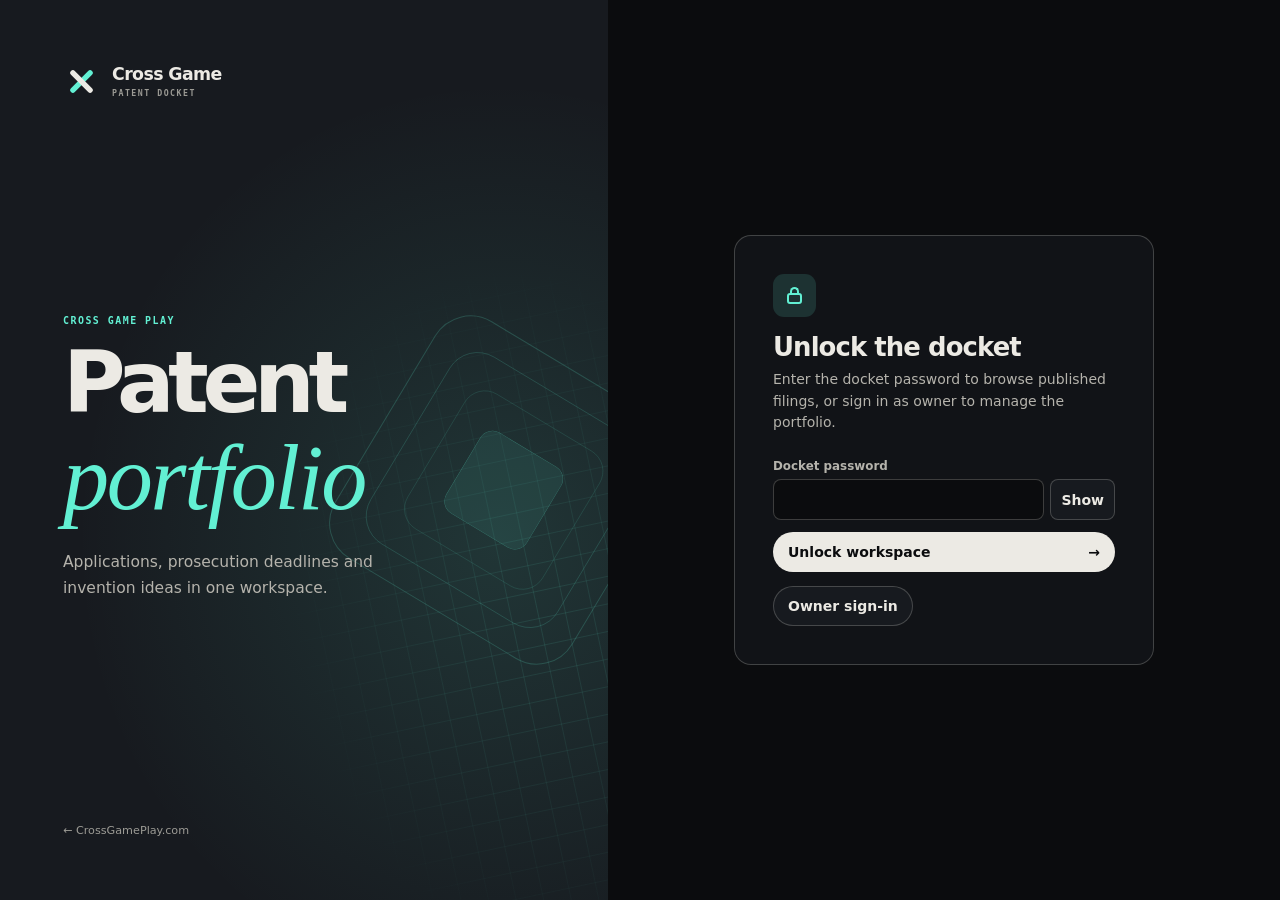
==== commit 3108632a: "Use the full patent docket dashboard on Cross Game Play" ====
--- a/dashboard/index.html
+++ b/dashboard/index.html
@@ -6,57 +6,64 @@
   <meta name="robots" content="noindex, nofollow">
   <meta name="referrer" content="no-referrer">
   <meta name="theme-color" content="#0B0C0E">
-  <meta http-equiv="Content-Security-Policy" content="default-src 'none'; script-src 'self'; style-src 'self' https://fonts.googleapis.com; font-src https://fonts.gstatic.com; img-src data:; connect-src https://cross-game-patent-docket.buzmythic.chatgpt.site; form-action 'none'; base-uri 'none'; object-src 'none'">
+  <meta name="color-scheme" content="dark">
+  <meta http-equiv="Content-Security-Policy" content="default-src 'none'; script-src 'self'; style-src 'self' https://fonts.googleapis.com; font-src https://fonts.gstatic.com; connect-src https://cross-game-patent-docket.buzmythic.chatgpt.site; form-action 'none'; base-uri 'none'; object-src 'none'">
   <title>Patent Dashboard — Cross Game Play</title>
-  <link rel="stylesheet" href="https://fonts.googleapis.com/css2?family=Geist:wght@300..700&amp;family=Geist+Mono:wght@400;500&amp;family=Instrument+Serif:ital@1&amp;display=swap">
-  <link rel="stylesheet" href="/styles.css">
+  <link rel="stylesheet" href="https://fonts.googleapis.com/css2?family=Geist:wght@300..800&amp;family=Geist+Mono:wght@400;500&amp;family=Instrument+Serif:ital@1&amp;display=swap">
   <link rel="stylesheet" href="/dashboard/dashboard.css">
+  <script src="/dashboard/website.js" defer></script>
   <script src="/dashboard/dashboard.js" defer></script>
 </head>
-<body>
-  <a class="skip" href="#main">Skip to content</a>
-  <header class="docket-header">
-    <div class="wrap docket-header-inner">
-      <a class="brand" href="/" aria-label="Cross Game Play home">
-        <svg class="mark" viewBox="0 0 40 40" aria-hidden="true">
-          <rect class="mark-a" x="16" y="-2" width="8" height="44" rx="4" transform="rotate(45 20 20)"/>
-          <rect class="mark-b" x="16" y="-2" width="8" height="44" rx="4" transform="rotate(-45 20 20)"/>
-        </svg>
-        <span>Cross Game Play</span>
-      </a>
-      <nav aria-label="Dashboard navigation"><a href="/">Investor site</a><a href="/dashboard/" aria-current="page">Dashboard</a></nav>
-    </div>
-  </header>
-
-  <main class="wrap docket-main" id="main">
-    <div class="docket-intro">
-      <h1 class="h2">Patent <em>dashboard</em></h1>
-      <p>Browse the published applications and granted patents in the Cross Game Play docket.</p>
-    </div>
-    <section class="docket-panel" id="guest-lock" aria-labelledby="unlock-heading">
-      <h2 id="unlock-heading" class="h3">Unlock the patent register</h2>
-      <form id="unlock-form" hidden>
+<body class="login-page">
+  <main class="login-layout" id="website-lock">
+    <section class="login-intro">
+      <div class="brand lock-brand"><span class="brand-mark" aria-hidden="true"><svg viewBox="0 0 40 40"><rect class="mark-a" x="16" y="-2" width="8" height="44" rx="4" transform="rotate(45 20 20)"/><rect class="mark-b" x="16" y="-2" width="8" height="44" rx="4" transform="rotate(-45 20 20)"/></svg></span><span>Cross Game<span class="brand-caption">PATENT DOCKET</span></span></div>
+      <div class="login-copy"><span class="eyebrow">CROSS GAME PLAY</span><h1>Patent<br><em>portfolio</em></h1><p>Applications, prosecution deadlines and invention ideas in one workspace.</p></div>
+      <div class="technical-pattern" aria-hidden="true"><i></i><i></i><i></i><i></i></div>
+      <div class="login-footer"><a class="website-back" href="/">← CrossGamePlay.com</a></div>
+    </section>
+    <section class="login-panel">
+      <div class="unlock-form"><form id="unlock-form" hidden>
+        <span class="lock-symbol" aria-hidden="true"><i></i></span>
+        <h2>Unlock the docket</h2>
+        <p>Enter the docket password to browse published filings, or sign in as owner to manage the portfolio.</p>
         <label for="password">Docket password</label>
-        <div class="docket-controls">
-          <input id="password" type="password" autocomplete="current-password" required maxlength="256">
-          <button class="btn" type="submit">Unlock dashboard <span aria-hidden="true">→</span></button>
-        </div>
-        <p class="docket-error" id="unlock-error" role="alert" hidden></p>
-      </form>
-      <noscript><p>Enable JavaScript to unlock the patent register.</p></noscript>
-      <a class="docket-owner" href="https://cross-game-patent-docket.buzmythic.chatgpt.site/">Owner workspace <span aria-hidden="true">↗</span></a>
-    </section>
-
-    <section class="docket-panel" id="guest-register" aria-labelledby="register-heading" hidden>
-      <div class="docket-register-header">
-        <h2 id="register-heading" class="h3" tabindex="-1">Published patent register</h2>
-        <button class="btn btn-ghost btn-sm" id="lock-register" type="button">Lock dashboard</button>
-      </div>
-      <label for="filing-search">Search filings</label>
-      <input id="filing-search" type="search" placeholder="Name, title or application number" autocomplete="off">
-      <p class="docket-count mono" id="filing-count" role="status"></p>
-      <ul class="docket-filings" id="filings"></ul>
+        <div class="password-field"><input id="password" type="password" autocomplete="current-password" required maxlength="256"><button id="show-password" class="password-toggle" type="button" aria-pressed="false">Show</button></div>
+        <p id="login-error" class="error-message" role="alert" hidden></p>
+        <button class="button primary unlock-button" type="submit">Unlock workspace <span aria-hidden="true">→</span></button>
+      </form><noscript><p>Enable JavaScript to open the docket.</p></noscript>
+        <button class="button secondary website-owner" type="button" data-action="owner-connect">Owner sign-in</button></div>
     </section>
   </main>
+  <div class="app-shell" id="website-dashboard" hidden>
+    <aside class="sidebar">
+      <a class="brand" href="#overview" aria-label="Cross Game Patent Docket overview"><span class="brand-mark" aria-hidden="true"><svg viewBox="0 0 40 40"><rect class="mark-a" x="16" y="-2" width="8" height="44" rx="4" transform="rotate(45 20 20)"/><rect class="mark-b" x="16" y="-2" width="8" height="44" rx="4" transform="rotate(-45 20 20)"/></svg></span><span>Cross Game<span class="brand-caption">PATENT DOCKET</span></span></a>
+      <div class="nav-content">
+        <span class="nav-label">WORKSPACE</span>
+        <nav aria-label="Workspace navigation">
+          <a data-tab="overview" href="#overview"><span class="nav-icon" aria-hidden="true">◫</span><span>Overview</span></a>
+          <a data-tab="register" href="#register"><span class="nav-icon" aria-hidden="true">▤</span><span>Patent register</span></a>
+          <a data-tab="deadlines" href="#deadlines"><span class="nav-icon" aria-hidden="true">◷</span><span>Deadlines</span></a>
+          <a data-tab="ideas" href="#ideas"><span class="nav-icon" aria-hidden="true">◇</span><span>Idea lab</span></a>
+        </nav>
+      </div>
+      <div class="sidebar-footer"><a class="website-back" href="/">← CrossGamePlay.com</a>
+        <span class="private-status"><span class="status-light"></span>Private workspace</span>
+        <button class="lock-button" data-action="logout" type="button" aria-label="Lock docket"><span class="nav-icon" aria-hidden="true">⇥</span><span>Lock docket</span></button>
+      </div>
+    </aside>
+    <main class="workspace" id="main">
+      <header class="topbar"><div class="breadcrumb"><span>Workspace</span><span class="breadcrumb-slash">/</span><strong id="section-name">Overview</strong></div><div class="topbar-actions"><button class="button secondary find-button" data-action="search" type="button"><span aria-hidden="true">⌕</span> Find a record <kbd>/</kbd></button><button id="top-create" class="button primary" data-action="new-filing" type="button"><span aria-hidden="true">＋</span> Add filing</button></div></header>
+      <div id="content" class="content"><div class="loading-panel" role="status">Loading your docket…</div></div>
+    </main>
+  </div>
+  <dialog class="editor" id="record-editor" aria-labelledby="editor-title">
+    <form id="record-form" method="post" novalidate>
+      <header class="editor-header"><div><p class="eyebrow" id="editor-kind"></p><h2 id="editor-title"></h2><p id="editor-meta" class="editor-meta" hidden></p></div><button class="icon-button" data-action="close" type="button" aria-label="Close editor">×</button></header>
+      <div id="editor-body" class="editor-body"></div>
+      <footer class="editor-footer"><p id="editor-error" class="error-message" role="alert" hidden></p><div class="editor-actions"><button class="button secondary" data-action="close" type="button">Cancel</button><button id="save-record" class="button primary" type="submit">Save record</button></div></footer>
+    </form>
+  </dialog>
+  <div id="toast" class="toast" role="status" hidden></div>
 </body>
 </html>
--- a/dashboard/dashboard.css
+++ b/dashboard/dashboard.css
@@ -1,32 +1,327 @@
-.docket-header{border-bottom:1px solid var(--line)}
-.docket-header-inner{display:flex;align-items:center;justify-content:space-between;gap:24px;min-height:72px}
-.docket-header nav{display:flex;gap:20px;font-size:14px}
-.docket-header nav a{text-decoration:none;color:var(--muted)}
-.docket-header nav a:hover,.docket-header nav [aria-current]{color:var(--signal)}
-.docket-main{max-width:960px;padding-block:clamp(52px,9vw,108px) 72px}
-.docket-intro{margin-bottom:36px}
-.docket-intro .h2{max-width:none}
-.docket-intro p{margin:16px 0 0;color:var(--muted)}
-.docket-panel{padding:clamp(20px,4vw,36px);border:1px solid var(--line-2);border-radius:18px;background:var(--ink-2)}
-.docket-panel label{display:block;margin:18px 0 7px;font-size:14px;color:var(--muted)}
-.docket-controls,.docket-register-header{display:flex;align-items:center;gap:12px;flex-wrap:wrap}
-.docket-register-header{justify-content:space-between}
-.docket-register-header .h3{margin:0}
-.docket-panel input{width:min(100%,340px);min-height:48px;padding:10px 14px;background:var(--ink);border:1px solid var(--line-2);border-radius:8px;color:var(--paper);font:inherit}
-.docket-panel button{cursor:pointer}
-.docket-panel button:disabled{opacity:.55;cursor:wait}
-.docket-owner{display:inline-block;margin-top:22px;color:var(--signal);font-size:14px;text-underline-offset:4px}
-.docket-error{margin:10px 0 0;color:#ff9f94;font-size:14px}
-.docket-count{color:var(--muted);margin:22px 0 8px}
-.docket-filings{margin:0;padding:0;list-style:none}
-.docket-filings li{display:grid;grid-template-columns:minmax(0,1fr) auto;align-items:center;gap:18px;padding:17px 0;border-top:1px solid var(--line)}
-.docket-filings p{margin:0}
-.docket-filings .filing-name{color:var(--muted);font-size:12px}
-.docket-filings .filing-title{font-size:16px}
-.docket-filings a{color:var(--signal);text-decoration:none;letter-spacing:0}
-.docket-filings a:hover{text-decoration:underline}
-
-@media (max-width:520px){
-  .docket-header-inner{gap:12px;flex-wrap:wrap;padding-block:14px}
-  .docket-filings li{grid-template-columns:1fr;gap:4px}
-}
+:root {
+  --ink: #18243a;
+  --subtle: #59657a;
+  --muted: #6a7588;
+  --canvas: #f4f6f9;
+  --white: #fff;
+  --line: #e1e6ef;
+  --nav: #101a2d;
+  --blue: #2959da;
+  --blue-dark: #2047b6;
+  --green: #137051;
+  --red: #a32646;
+  --radius: 14px;
+  --shadow: 0 2px 4px #192a4410;
+  font-family: "Inter", "Geist", system-ui, -apple-system, BlinkMacSystemFont, "Segoe UI", sans-serif;
+  color: var(--ink);
+  background: var(--canvas);
+  font-size: 14px;
+}
+*, *::before, *::after { box-sizing: border-box; }
+body { margin: 0; }
+[hidden] { display: none !important; }
+button, input, select, textarea { font: inherit; }
+a { color: var(--blue-dark); }
+button, a, input, select, textarea { -webkit-tap-highlight-color: transparent; }
+button:focus-visible, a:focus-visible, input:focus-visible, select:focus-visible, textarea:focus-visible { outline: 2px solid #3f70ff; outline-offset: 3px; }
+button { cursor: pointer; }
+button:disabled { opacity: .55; cursor: progress; }
+h1, h2, h3, p { margin-top: 0; }
+h1, h2, h3 { letter-spacing: -.035em; }
+.button {
+  border: 1px solid transparent; border-radius: 9px; min-height: 40px; padding: 9px 14px;
+  display: inline-flex; gap: 8px; align-items: center; justify-content: center;
+  font-weight: 690; line-height: 1.15; white-space: nowrap; text-decoration: none;
+}
+.primary { background: var(--blue); color: white; box-shadow: 0 2px 3px #193f9d20; }
+.primary:hover { background: var(--blue-dark); }
+.secondary { background: white; color: #344158; border-color: var(--line); }
+.secondary:hover { background: #f2f5fb; border-color: #c7d1e3; }
+.text-button {
+  background: transparent; color: var(--blue-dark); padding: 4px 0; border: 0; font-weight: 690;
+  text-decoration: none; display: inline-flex; align-items: center; gap: 7px; white-space: nowrap;
+}
+.text-button:hover { text-decoration: underline; }
+.eyebrow { margin: 0; color: #566682; font-size: .71rem; font-weight: 800; letter-spacing: .15em; text-transform: uppercase; }
+
+.app-shell { min-height: 100dvh; display: grid; grid-template-columns: 226px minmax(0, 1fr); }
+.sidebar {
+  position: sticky; top: 0; min-height: 100dvh; height: 100dvh; display: flex; flex-direction: column;
+  background: var(--nav); color: #ced7e8; padding: 26px 15px 18px;
+}
+.brand { display: flex; align-items: center; gap: 12px; color: #f7faff; text-decoration: none; font-size: 1.24rem; font-weight: 780; letter-spacing: -.055em; line-height: 1.1; }
+.sidebar .brand { margin: 4px 9px 51px; }
+.brand-caption { display: block; margin-top: 5px; color: #aab9d6; font-size: .59rem; letter-spacing: .18em; font-weight: 750; }
+.brand-mark { display: grid; align-content: center; justify-content: center; gap: 3px; width: 37px; height: 37px; border-radius: 10px; background: #3764f1; flex: 0 0 37px; box-shadow: inset 0 0 0 1px #7f9aff55; }
+.brand-mark i { display: block; width: 16px; height: 3px; border-radius: 1px; background: #f4f7ff; transform: skewX(-27deg); }
+.brand-mark i:nth-child(2) { transform: skewX(-27deg) translateX(2px); opacity: .8; }
+.brand-mark i:nth-child(3) { transform: skewX(-27deg) translateX(-2px); opacity: .6; }
+.nav-label { display: block; color: #93a3c0; font-size: .68rem; font-weight: 760; letter-spacing: .145em; margin: 0 12px 13px; }
+nav { display: grid; gap: 5px; }
+nav a, .lock-button { display: flex; gap: 11px; align-items: center; min-height: 43px; padding: 8px 12px; border-radius: 8px; text-decoration: none; color: #bdc9df; font-weight: 600; background: transparent; border: 1px solid transparent; text-align: left; }
+nav a:hover, .lock-button:hover { color: white; background: #ffffff0e; }
+nav a[aria-current=page] { background: #263c68; color: white; border-color: #5575c03c; }
+.nav-icon { width: 20px; flex: 0 0 20px; text-align: center; font-size: 1.24rem; color: #a8bcee; line-height: 1; }
+.sidebar-footer { margin-top: auto; }
+.private-status { padding: 0 12px 13px; display: flex; align-items: center; gap: 8px; color: #adbcd4; font-size: .79rem; }
+.status-light { display: inline-block; width: 7px; height: 7px; border-radius: 50%; background: #65d5a6; box-shadow: 0 0 0 4px #65d5a61a; flex: 0 0 7px; }
+.lock-button { border-top-color: #ffffff15; width: 100%; border-radius: 0 0 8px 8px; }
+.workspace { min-width: 0; }
+.topbar {
+  min-height: 69px; padding: 12px clamp(18px, 3vw, 42px); border-bottom: 1px solid var(--line);
+  display: flex; align-items: center; justify-content: space-between; gap: 15px; background: #fff;
+}
+.breadcrumb { display: flex; gap: 10px; align-items: center; color: var(--muted); font-size: .91rem; white-space: nowrap; }
+.breadcrumb strong { color: var(--ink); }
+.breadcrumb-slash { color: #8a98ae; }
+.topbar-actions { display: flex; gap: 9px; }
+kbd { font-size: .79rem; background: #f2f4f8; border: 1px solid #e1e6ef; color: #657387; padding: 1px 5px; border-radius: 4px; margin-left: 4px; }
+.content { padding: 27px clamp(18px, 3vw, 42px) 44px; max-width: 1640px; margin-inline: auto; }
+.hero {
+  background: linear-gradient(106deg, #14264a 4%, #172d63 61%, #263d7d);
+  color: white; position: relative; isolation: isolate; overflow: hidden;
+  border-radius: 17px; padding: clamp(23px, 3.5vw, 42px);
+  min-height: 193px; display: flex; align-items: center; justify-content: space-between; gap: 20px;
+}
+.hero > *:not(.technical-pattern) { position: relative; z-index: 1; }
+.hero h1, .page-heading h1 { margin: 8px 0 9px; font-size: clamp(2.1rem, 4.1vw, 3.35rem); line-height: 1.04; letter-spacing: -.06em; }
+.hero .eyebrow, .login-intro .eyebrow { color: #b0c2f6; }
+.hero p:not(.eyebrow) { margin: 0; color: #d5dff7; font-size: 1.04rem; line-height: 1.55; max-width: 565px; }
+.technical-pattern { position: absolute; width: 42%; height: 150%; right: -1%; top: -25%; pointer-events: none; opacity: .57; transform: rotate(-12deg); }
+.technical-pattern::before { content: ""; position: absolute; inset: 0; background-image: linear-gradient(#96b0ff20 1px, transparent 1px), linear-gradient(90deg, #96b0ff20 1px, transparent 1px); background-size: 27px 27px; mask-image: radial-gradient(ellipse at 55% 53%, #000, #0000 73%); }
+.technical-pattern i { position: absolute; border: 1px solid #a5bbff76; width: 60%; aspect-ratio: 1; border-radius: 15%; top: 12%; left: 21%; transform: rotate(43deg) scale(1); }
+.technical-pattern i:nth-child(2) { transform: rotate(43deg) scale(.79); border-color: #9eb7ff60; }
+.technical-pattern i:nth-child(3) { transform: rotate(43deg) scale(.57); border-color: #8cb4ff83; background: #7a9bff14; }
+.technical-pattern i:nth-child(4) { transform: rotate(43deg) scale(.34); border-color: #bbceff; background: #7497ff40; }
+
+.stats { display: grid; grid-template-columns: repeat(4, minmax(0, 1fr)); gap: 13px; margin: 17px 0 22px; }
+.stat { background: white; border: 1px solid var(--line); border-radius: var(--radius); padding: 17px 18px; box-shadow: var(--shadow); }
+.stat-label { display: flex; align-items: center; gap: 8px; font-size: .86rem; font-weight: 650; color: var(--subtle); }
+.stat-icon { display: inline-flex; align-items: center; justify-content: center; width: 25px; height: 25px; border-radius: 7px; background: #edf2ff; color: #315bcc; font-size: .96rem; flex: 0 0 25px; }
+.stat:nth-child(2) .stat-icon { color: #117653; background: #e9f7ef; }
+.stat:nth-child(3) .stat-icon { color: #6244ae; background: #f1eafe; }
+.stat:nth-child(4) .stat-icon { color: #96600a; background: #fff3d6; }
+.stat-value { font-size: 2.1rem; font-weight: 800; letter-spacing: -.065em; margin: 5px 0 1px; }
+.stat-note { color: var(--muted); font-size: .78rem; }
+.overview-grid { display: grid; grid-template-columns: minmax(0, 1.7fr) minmax(250px, 1fr); gap: 16px; align-items: start; }
+.panel { background: white; border: 1px solid var(--line); border-radius: var(--radius); box-shadow: var(--shadow); min-width: 0; }
+.panel-header { display: flex; align-items: center; justify-content: space-between; gap: 14px; padding: 18px 18px 15px; }
+.panel h2 { margin: 0; font-size: 1.3rem; }
+.panel-description { margin: 5px 0 0; font-size: .87rem; color: var(--muted); }
+.stack { display: grid; gap: 16px; }
+.record-list { list-style: none; padding: 0; margin: 0; }
+.record-list li { border-top: 1px solid #edf0f5; }
+.list-row { width: 100%; background: transparent; border: 0; padding: 12px 18px; text-align: left; display: flex; align-items: center; justify-content: space-between; gap: 12px; color: var(--ink); }
+.list-row:hover { background: #f4f7ff; }
+.list-row strong { display: block; line-height: 1.3; font-size: .9rem; font-weight: 740; }
+.row-sub { display: block; margin-top: 3px; color: var(--muted); font-size: .79rem; line-height: 1.35; }
+.row-aside { display: flex; gap: 8px; align-items: center; color: #71819b; }
+.date-line { font-weight: 730; color: #42536d; font-size: .78rem; white-space: nowrap; }
+.pill { padding: 4px 8px; display: inline-flex; align-items: center; gap: 5px; font-size: .73rem; line-height: 1.15; border-radius: 20px; font-weight: 740; white-space: nowrap; }
+.pill::before { content: ""; width: 5px; height: 5px; border-radius: 50%; background: currentColor; flex: 0 0 5px; }
+.pill[data-tone=green] { background: #e8f6ed; color: #116345; }
+.pill[data-tone=purple] { background: #f1e9fc; color: #5c3c9a; }
+.pill[data-tone=blue] { background: #eaf0ff; color: #244da5; }
+.pill[data-tone=amber] { background: #fff3d9; color: #805006; }
+.pill[data-tone=red] { background: #fcebf0; color: #9b2648; }
+.pill[data-tone=gray] { background: #eef1f6; color: #4e5c71; }
+.page-heading { margin-bottom: 22px; }
+.page-heading h1 { font-size: clamp(2rem, 4vw, 2.9rem); }
+.page-heading p:not(.eyebrow) { margin: 0; color: var(--subtle); font-size: 1rem; line-height: 1.5; }
+.filters { display: flex; gap: 9px; align-items: center; flex-wrap: wrap; padding: 15px 17px; border-bottom: 1px solid var(--line); }
+.filter-search { flex: 1 1 240px; }
+.filters select { min-width: 132px; flex: 0 1 auto; }
+input, select, textarea {
+  width: 100%; min-height: 41px; border: 1px solid #ccd6e5; border-radius: 8px;
+  padding: 9px 11px; color: var(--ink); background: white;
+}
+input::placeholder, textarea::placeholder { color: #697588; }
+textarea { line-height: 1.55; resize: vertical; }
+.table-scroll { overflow-x: auto; }
+table { width: 100%; min-width: 690px; border-collapse: collapse; text-align: left; }
+thead { background: #f7f9fc; color: #53647e; }
+th { padding: 11px 14px; font-size: .71rem; text-transform: uppercase; letter-spacing: .075em; }
+th:first-child, td:first-child { padding-left: 17px; }
+td { padding: 12px 14px; border-top: 1px solid #edf0f5; font-size: .87rem; vertical-align: middle; }
+tbody tr:hover { background: #f7f9ff; }
+.matter-link { border: 0; background: transparent; color: var(--ink); text-align: left; padding: 0; font-weight: 750; line-height: 1.35; }
+.matter-link:hover { color: var(--blue-dark); text-decoration: underline; }
+.mono { font-family: "IBM Plex Mono", "SFMono-Regular", Consolas, monospace; font-size: .79rem; white-space: nowrap; }
+.table-caption { padding: 11px 17px; margin: 0; border-top: 1px solid var(--line); color: var(--muted); font-size: .8rem; }
+.empty { padding: 24px 18px; color: var(--muted); line-height: 1.6; margin: 0; }
+.loading-panel { color: var(--muted); padding: 30px; }
+.deadline-list { display: grid; gap: 10px; }
+.deadline-card { width: 100%; min-height: 85px; padding: 13px 15px; color: var(--ink); text-align: left; display: grid; grid-template-columns: 56px minmax(0, 1fr) auto; align-items: center; gap: 15px; }
+.deadline-card:hover, .idea-card:hover { background: #f8faff; border-color: #c5d3fa; }
+.deadline-card strong { font-size: 1rem; }
+.calendar-date { min-height: 54px; display: grid; place-content: center; text-align: center; background: #edf2ff; border-radius: 10px; color: #28488f; line-height: 1.05; }
+.calendar-date b { font-size: 1.39rem; }
+.calendar-date span { text-transform: uppercase; font-size: .69rem; font-weight: 800; letter-spacing: .08em; margin-top: 4px; }
+.idea-intro { display: grid; grid-template-columns: 1fr 1fr; gap: 13px; margin-bottom: 18px; }
+.idea-template { padding: 18px; }
+.idea-template h2 { margin: 0 0 6px; }
+.idea-template p { color: var(--subtle); line-height: 1.5; margin-bottom: 10px; }
+.idea-grid { display: grid; grid-template-columns: repeat(auto-fit, minmax(min(240px, 100%), 1fr)); gap: 13px; }
+.idea-card { text-align: left; color: var(--ink); display: flex; align-items: flex-start; flex-direction: column; gap: 9px; padding: 17px; min-height: 175px; }
+.idea-card h2 { font-size: 1.19rem; line-height: 1.3; }
+.idea-card p { margin: 0; font-size: .85rem; color: var(--subtle); line-height: 1.55; }
+.idea-card .row-sub { margin-top: auto; }
+.idea-type { color: #4c5e83; font-weight: 740; font-size: .76rem; }
+
+.editor { width: min(650px, calc(100% - 24px)); max-height: min(88dvh, 830px); padding: 0; border: 0; border-radius: 17px; box-shadow: 0 24px 80px #0a16386b; color: var(--ink); }
+.editor::backdrop { background: #0d173481; }
+.editor form { display: flex; flex-direction: column; max-height: min(88dvh, 830px); }
+.editor-header { display: flex; justify-content: space-between; align-items: flex-start; gap: 15px; padding: 19px 20px 14px; border-bottom: 1px solid var(--line); }
+.editor-header h2 { font-size: 1.65rem; margin: 4px 0 0; line-height: 1.15; }
+.editor-meta { color: var(--muted); margin: 5px 0 0; font-size: .8rem; }
+.icon-button { border: 1px solid var(--line); background: white; color: var(--subtle); font-size: 1.55rem; line-height: 1; padding: 4px; width: 35px; height: 35px; border-radius: 8px; }
+.icon-button:hover { background: #eff3fa; }
+.editor-body { overflow: auto; padding: 16px 20px 20px; display: grid; gap: 13px; grid-template-columns: repeat(2, minmax(0, 1fr)); }
+.field { display: grid; align-content: start; gap: 5px; min-width: 0; }
+.field label, .unlock-form label { color: #33425b; font-weight: 720; font-size: .85rem; }
+.field small { color: var(--muted); font-size: .76rem; line-height: 1.35; }
+.field.full, .editor-source { grid-column: 1 / -1; }
+.editor-source { margin: 0; }
+.editor-footer { border-top: 1px solid var(--line); padding: 13px 20px; }
+.editor-actions { display: flex; justify-content: flex-end; gap: 8px; }
+.error-message { color: #9a2545; font-size: .87rem; margin: 0 0 9px; }
+.toast { position: fixed; z-index: 2; right: 20px; bottom: 20px; max-width: min(390px, calc(100vw - 40px)); border: 1px solid #2b4264; border-radius: 10px; background: #14233d; color: white; padding: 12px 16px; box-shadow: 0 5px 20px #12234240; }
+.sr-only { position: absolute; width: 1px; height: 1px; padding: 0; margin: -1px; overflow: hidden; clip: rect(0, 0, 0, 0); white-space: nowrap; border: 0; }
+
+.login-page { background: #f4f6fa; }
+.login-layout { min-height: 100dvh; display: grid; grid-template-columns: minmax(290px, .95fr) 1.05fr; }
+.login-intro {
+  color: white; position: relative; overflow: hidden; isolation: isolate; display: flex;
+  flex-direction: column; justify-content: space-between; min-height: 100%; padding: clamp(24px, 5vw, 63px);
+  background: linear-gradient(149deg, #101a2d 10%, #172b58 60%, #2a4285 100%);
+}
+.login-intro > :not(.technical-pattern) { position: relative; z-index: 1; }
+.login-intro .technical-pattern { width: 76%; height: 74%; right: -24%; top: 30%; opacity: .67; }
+.login-copy { margin: 58px 0 70px; }
+.login-copy h1 { font-size: clamp(3.1rem, 7vw, 6.1rem); line-height: .99; margin: 14px 0 19px; letter-spacing: -.075em; }
+.login-copy p { color: #cbd8f3; max-width: 335px; line-height: 1.65; margin: 0; font-size: 1.11rem; }
+.login-footer { display: flex; align-items: center; gap: 9px; color: #c5d2ed; font-size: .85rem; }
+.login-panel { display: grid; place-items: center; padding: 30px; }
+.unlock-form { width: min(100%, 420px); padding: clamp(23px, 4vw, 38px); background: white; border: 1px solid #e0e7f1; border-radius: 17px; box-shadow: 0 14px 55px #21396312; }
+.unlock-form h2 { margin: 15px 0 7px; font-size: 1.85rem; }
+.unlock-form p:not(.error-message) { color: var(--subtle); margin: 0 0 23px; line-height: 1.55; }
+.lock-symbol { display: grid; place-items: center; width: 43px; height: 43px; border-radius: 11px; background: #edf2ff; }
+.lock-symbol i { width: 15px; height: 11px; border: 2px solid #3761c8; border-radius: 3px; position: relative; top: 3px; }
+.lock-symbol i::before { content: ""; position: absolute; width: 9px; height: 7px; border: 2px solid #3761c8; border-bottom: 0; border-radius: 7px 7px 0 0; left: 1px; top: -8px; }
+.password-field { display: grid; grid-template-columns: 1fr auto; gap: 6px; margin: 6px 0 12px; }
+.password-toggle { color: #244da5; border: 1px solid #d2daeb; background: #f5f7fc; font-weight: 690; border-radius: 8px; padding: 5px 10px; }
+.unlock-button { width: 100%; justify-content: space-between; }
+
+@media (max-width: 1050px) {
+  .app-shell { grid-template-columns: 190px minmax(0, 1fr); }
+  .stat { padding: 13px; }
+}
+@media (max-width: 860px) {
+  .app-shell { grid-template-columns: 63px minmax(0, 1fr); }
+  .sidebar { padding: 15px 7px; }
+  .sidebar .brand { margin: 3px auto 28px; }
+  .sidebar .brand > span:last-child, .nav-label, nav a > span:last-child, .lock-button > span:last-child, .private-status { display: none; }
+  nav a, .lock-button { justify-content: center; padding: 7px; }
+}
+@media (max-width: 650px) {
+  .app-shell { display: block; }
+  .sidebar { position: static; height: auto; min-height: 0; flex-direction: row; align-items: center; padding: 8px 10px; gap: 12px; }
+  .sidebar .brand { margin: 0; }
+  nav { display: flex; gap: 3px; }
+  nav a, .lock-button { width: 35px; min-height: 35px; }
+  .sidebar-footer { margin: 0 0 0 auto; }
+  .lock-button { border: 0; }
+  .content { padding: 17px 13px 32px; }
+  .topbar { padding: 8px 13px; min-height: 55px; gap: 8px; }
+  .breadcrumb > span { display: none; }
+  .find-button { display: none; }
+  .button { min-height: 36px; padding: 8px 11px; }
+  .stats { grid-template-columns: repeat(2, minmax(0, 1fr)); gap: 8px; margin: 11px 0 15px; }
+  .overview-grid, .idea-intro { grid-template-columns: 1fr; }
+  .hero { min-height: 155px; }
+  .technical-pattern { right: -8%; width: 54%; }
+  .panel-header { padding: 14px 12px 12px; }
+  .list-row { padding: 10px 12px; }
+  .login-layout { grid-template-columns: 1fr; }
+  .login-intro { min-height: 245px; padding: 22px; }
+  .login-copy { margin: 22px 0 6px; }
+  .login-copy h1 { font-size: 3rem; margin: 5px 0 6px; }
+  .login-copy h1 br { display: none; }
+  .login-copy p { font-size: .9rem; }
+  .login-footer { display: none; }
+  .login-panel { padding: 22px 15px; align-items: start; }
+}
+@media (max-width: 400px) {
+  .editor-body { grid-template-columns: 1fr; padding-inline: 14px; }
+  .editor-header, .editor-footer { padding-inline: 14px; }
+}
+
+:root {
+  color-scheme: dark;
+  --ink: #eceae4;
+  --subtle: #b5b3ac;
+  --muted: #9c9b95;
+  --canvas: #0b0c0e;
+  --white: #111317;
+  --raised: #171a1f;
+  --line: #eceae41f;
+  --line-strong: #eceae438;
+  --nav: #111317;
+  --blue: #62f0d3;
+  --blue-dark: #62f0d3;
+  --mint-wash: #62f0d324;
+  --seal: #e9b04b;
+  --red: #ff9f94;
+  --shadow: none;
+  font-family: Geist, system-ui, sans-serif;
+}
+.sidebar { border-right: 1px solid var(--line); }
+.brand { color: var(--ink); font-weight: 600; letter-spacing: -.035em; }
+.brand-mark { display: block; background: none; box-shadow: none; padding: 5px; }
+.brand-mark svg { display: block; width: 100%; overflow: visible; }
+.brand-mark .mark-a { fill: var(--blue); }
+.brand-mark .mark-b { fill: var(--ink); }
+.brand-caption, .nav-label, .private-status, nav a, .lock-button { color: var(--muted); }
+nav a[aria-current=page] { background: var(--mint-wash); color: var(--blue); border-color: #62f0d333; }
+.nav-icon, .hero .eyebrow, .login-intro .eyebrow { color: var(--blue); }
+.status-light { background: var(--blue); box-shadow: 0 0 0 4px var(--mint-wash); }
+.primary { background: var(--ink); color: var(--canvas); box-shadow: none; }
+.primary:hover { background: var(--blue); }
+.button { border-radius: 999px; }
+.secondary, .icon-button, .password-toggle { background: var(--raised); color: var(--ink); border-color: var(--line-strong); }
+.secondary:hover, .icon-button:hover, .password-toggle:hover { background: var(--mint-wash); border-color: var(--blue); }
+button:focus-visible, a:focus-visible, input:focus-visible, select:focus-visible, textarea:focus-visible { outline-color: var(--blue); }
+.eyebrow, .mono, th, kbd, .brand-caption, .nav-label { font-family: "Geist Mono", ui-monospace, monospace; }
+.eyebrow, .calendar-date, .idea-type { color: var(--blue); }
+.topbar, .panel, .stat, .editor, .unlock-form { background: var(--white); border-color: var(--line-strong); box-shadow: none; }
+.login-page { background: var(--canvas); }
+.hero, .login-intro { background: radial-gradient(ellipse at 82% 60%, #62f0d321, transparent 60%), var(--raised); color: var(--ink); }
+.hero { border: 1px solid var(--line-strong); }
+.hero p:not(.eyebrow), .login-copy p, .login-footer { color: var(--subtle); }
+.hero h1 em, .login-copy h1 em { color: var(--blue); font: italic 400 1.08em "Instrument Serif", Georgia, serif; letter-spacing: -.025em; }
+.technical-pattern::before { background-image: linear-gradient(#62f0d32b 1px, transparent 1px), linear-gradient(90deg, #62f0d32b 1px, transparent 1px); }
+.technical-pattern i, .technical-pattern i:nth-child(n) { border-color: #62f0d349; background: transparent; }
+.technical-pattern i:nth-child(4) { border-color: #62f0d38c; background: #62f0d320; }
+.stat-icon, .stat:nth-child(n) .stat-icon, .calendar-date, .lock-symbol { background: var(--mint-wash); color: var(--blue); }
+.lock-symbol i, .lock-symbol i::before { border-color: var(--blue); }
+.record-list li, td, .lock-button { border-color: var(--line); }
+.list-row:hover, tbody tr:hover, .deadline-card:hover, .idea-card:hover, thead, kbd { background: var(--raised); border-color: var(--line-strong); }
+.row-aside, .date-line, .field label, .unlock-form label, thead, kbd { color: var(--subtle); }
+.pill[data-tone=green], .pill[data-tone=blue] { background: var(--mint-wash); color: var(--blue); }
+.pill[data-tone=purple] { background: #c8b2fa25; color: #d7c6ff; }
+.pill[data-tone=amber] { background: #e9b04b24; color: #f8c774; }
+.pill[data-tone=red] { background: #ff9f9423; color: var(--red); }
+.pill[data-tone=gray] { background: #eceae41a; color: var(--subtle); }
+input, select, textarea { background: var(--canvas); border-color: var(--line-strong); }
+input::placeholder, textarea::placeholder { color: var(--muted); }
+.editor { border: 1px solid var(--line-strong); }
+.editor::backdrop { background: #000b; }
+.editor-body .pill { justify-self: start; }
+.toast { background: var(--raised); border-color: var(--line-strong); }
+.error-message { color: var(--red); }
+.website-owner { margin-top: 14px; }
+.website-back { color: var(--muted); text-decoration: none; font-size: .8rem; }
+.website-back:hover { color: var(--blue); }
+.sidebar .website-back { display: block; padding: 8px 12px; }
+@media (max-width: 860px) { .sidebar .website-back { display: none; } }
+@media (max-width: 650px) { .sidebar { border-right: 0; border-bottom: 1px solid var(--line); } }
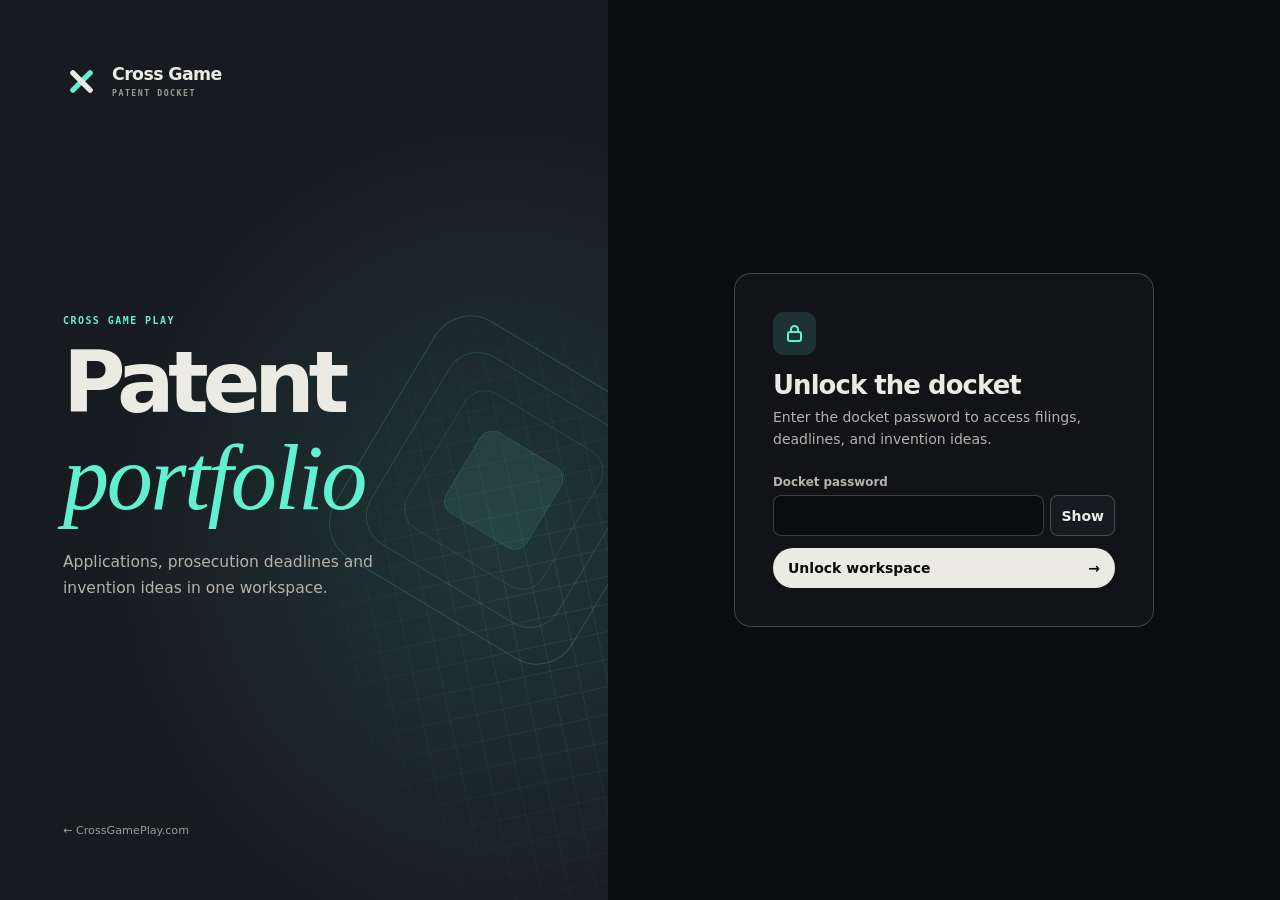
==== commit 2b21bbd8: "Unlock the full patent dashboard with one password" ====
--- a/dashboard/index.html
+++ b/dashboard/index.html
@@ -11,8 +11,8 @@
   <title>Patent Dashboard — Cross Game Play</title>
   <link rel="stylesheet" href="https://fonts.googleapis.com/css2?family=Geist:wght@300..800&amp;family=Geist+Mono:wght@400;500&amp;family=Instrument+Serif:ital@1&amp;display=swap">
   <link rel="stylesheet" href="/dashboard/dashboard.css">
-  <script src="/dashboard/website.js" defer></script>
-  <script src="/dashboard/dashboard.js" defer></script>
+  <script src="/dashboard/website.js?v=f1ed85b84492" defer></script>
+  <script src="/dashboard/dashboard.js?v=7c46fb916a6a" defer></script>
 </head>
 <body class="login-page">
   <main class="login-layout" id="website-lock">
@@ -26,13 +26,12 @@
       <div class="unlock-form"><form id="unlock-form" hidden>
         <span class="lock-symbol" aria-hidden="true"><i></i></span>
         <h2>Unlock the docket</h2>
-        <p>Enter the docket password to browse published filings, or sign in as owner to manage the portfolio.</p>
+        <p>Enter the docket password to access filings, deadlines, and invention ideas.</p>
         <label for="password">Docket password</label>
         <div class="password-field"><input id="password" type="password" autocomplete="current-password" required maxlength="256"><button id="show-password" class="password-toggle" type="button" aria-pressed="false">Show</button></div>
         <p id="login-error" class="error-message" role="alert" hidden></p>
         <button class="button primary unlock-button" type="submit">Unlock workspace <span aria-hidden="true">→</span></button>
-      </form><noscript><p>Enable JavaScript to open the docket.</p></noscript>
-        <button class="button secondary website-owner" type="button" data-action="owner-connect">Owner sign-in</button></div>
+      </form><noscript><p>Enable JavaScript to open the docket.</p></noscript></div>
     </section>
   </main>
   <div class="app-shell" id="website-dashboard" hidden>
--- a/dashboard/dashboard.css
+++ b/dashboard/dashboard.css
@@ -319,7 +319,6 @@
 .editor-body .pill { justify-self: start; }
 .toast { background: var(--raised); border-color: var(--line-strong); }
 .error-message { color: var(--red); }
-.website-owner { margin-top: 14px; }
 .website-back { color: var(--muted); text-decoration: none; font-size: .8rem; }
 .website-back:hover { color: var(--blue); }
 .sidebar .website-back { display: block; padding: 8px 12px; }
